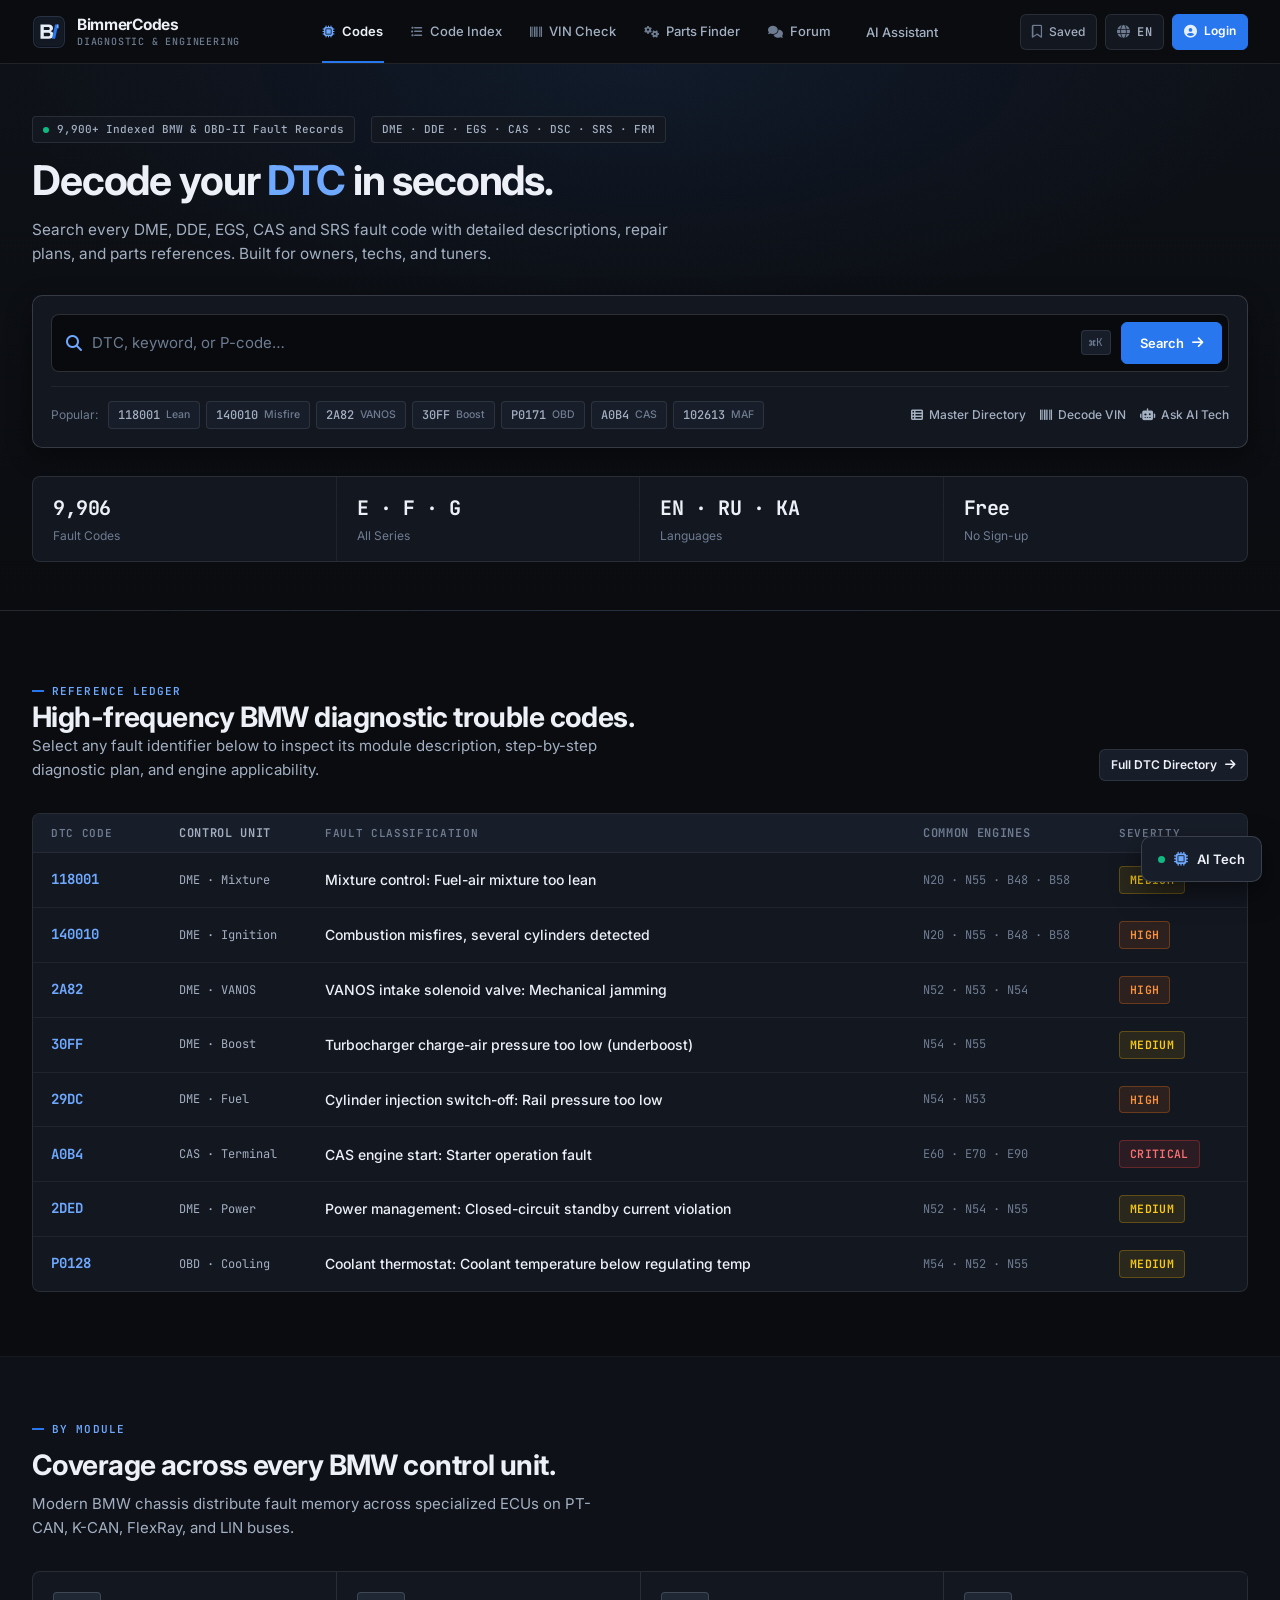
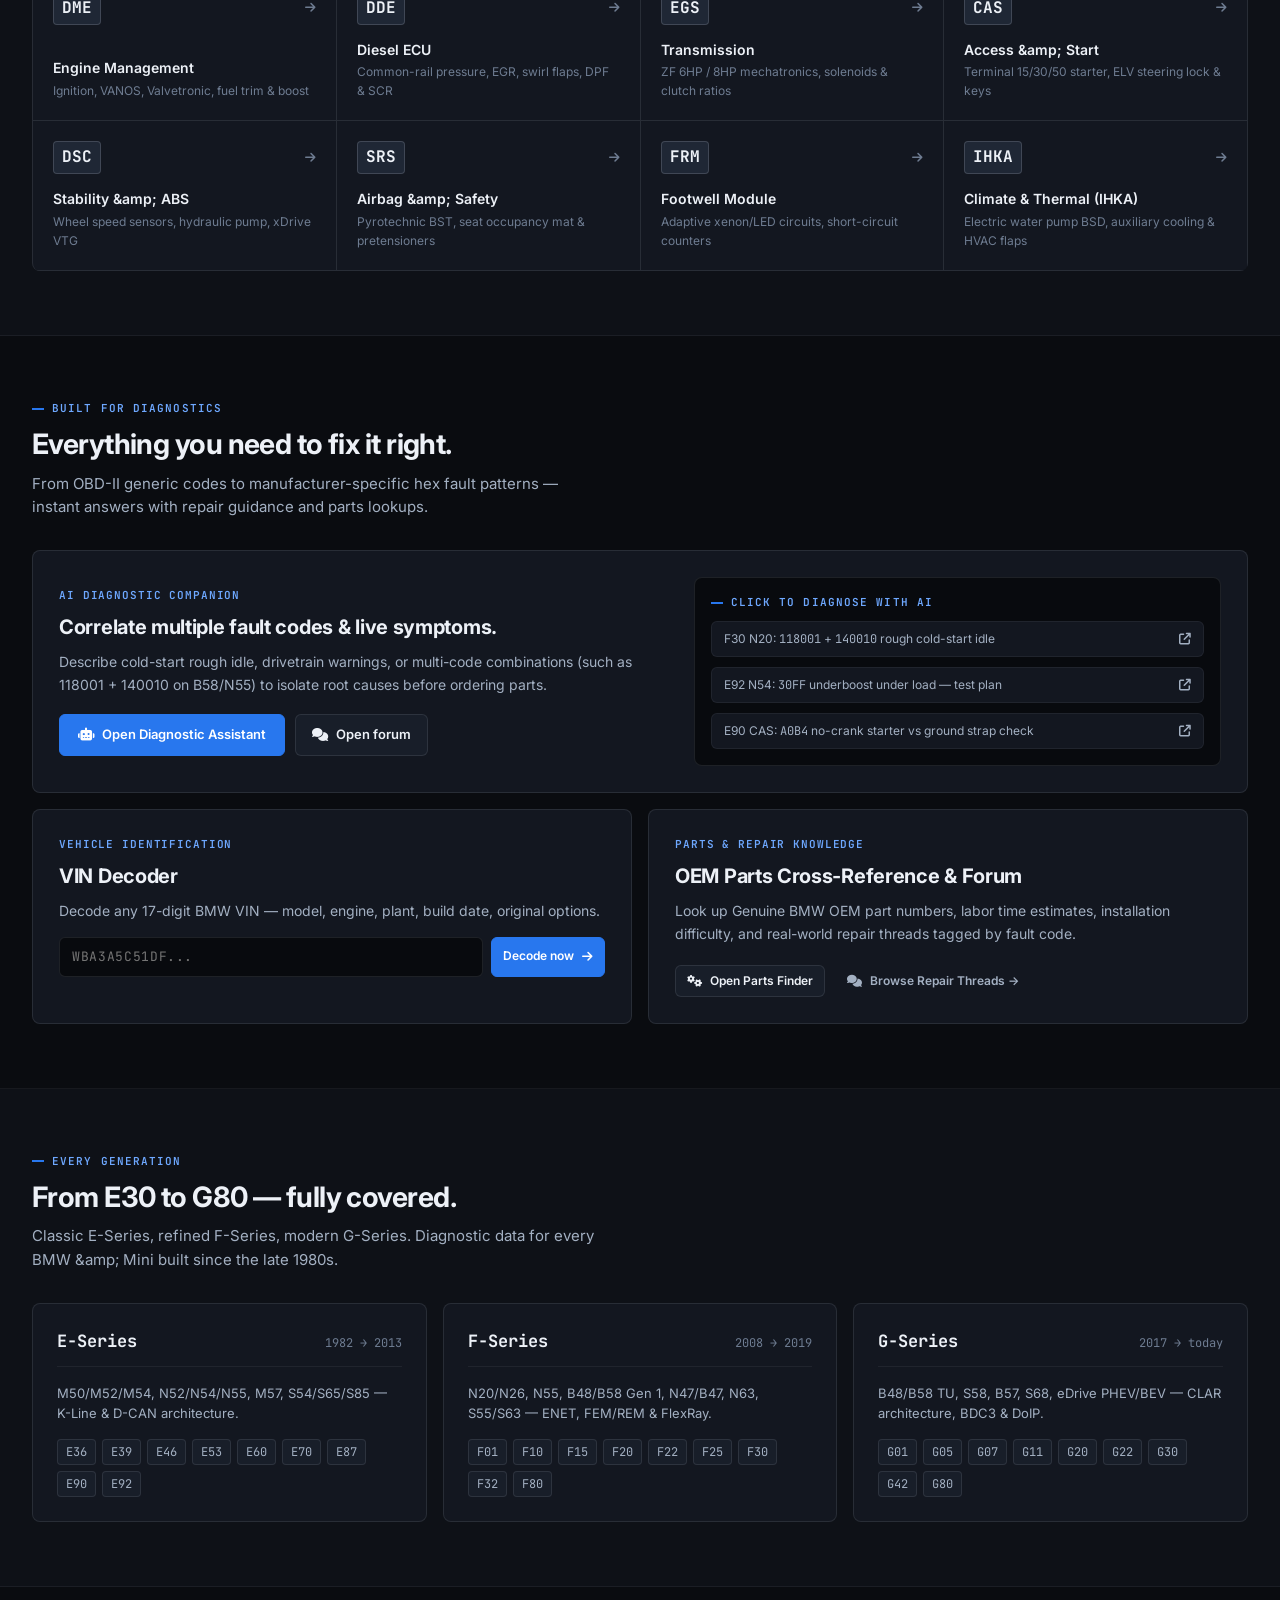
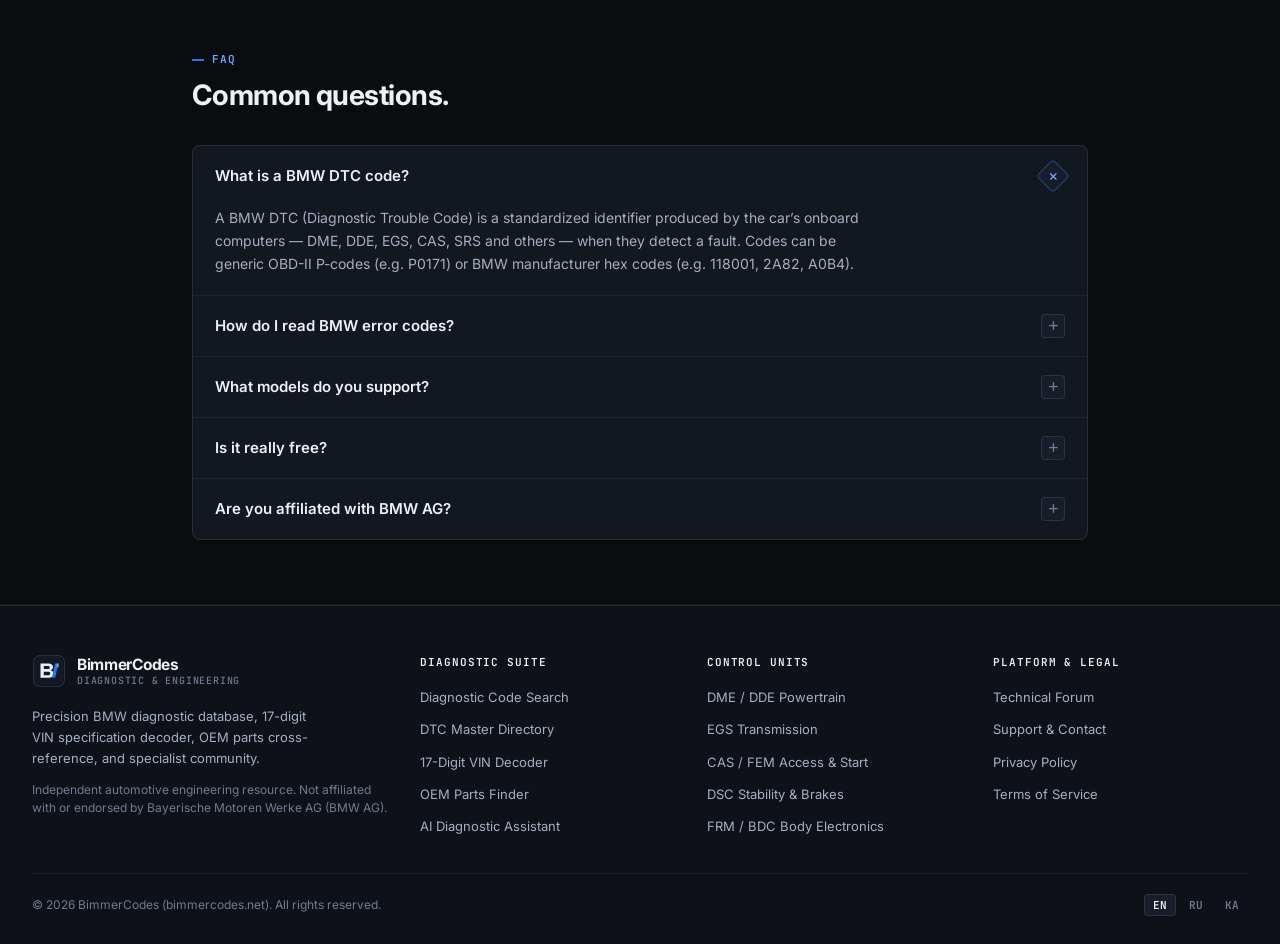
==== index.html @ 13bf3326 "designChanges" ====
<!doctype html>
<html lang="en">
  <head>
    <meta charset="UTF-8" />
    <meta
      name="viewport"
      content="width=device-width, initial-scale=1.0, viewport-fit=cover"
    />
    <!-- Primary Meta Tags -->
    <title>BimmerCodes — BMW Diagnostic Trouble Codes, VIN Decoder &amp; Repair Reference</title>
    <meta
      name="google-site-verification"
      content="Fd5yvzhj4DlnAFcoqK1xXW23NMnln8z1L6OSsBwzGq4"
    />
    <meta
      name="title"
      content="BimmerCodes — BMW Diagnostic Trouble Codes, VIN Decoder &amp; Repair Reference"
    />
    <meta
      name="description"
      content="BMW diagnostic trouble codes (DTC) engineering database. Search manufacturer hex and OBD-II fault codes, repair procedures, OEM parts cross-references, and 17-digit VIN specs across E, F, and G series."
    />
    <meta
      name="keywords"
      content="BMW diagnostic codes, BMW DTC, BMW error codes, BMW fault codes, BMW check engine, BMW OBD2, BMW INPA, BMW ISTA, BMW E60, BMW E90, BMW F10, BMW F30, BMW G20, BMW repair, коды ошибок BMW, диагностика BMW, ბმვ დიაგნოსტიკა"
    />
    <meta name="author" content="BimmerCodes" />
    <meta
      name="robots"
      content="index, follow, max-image-preview:large, max-snippet:-1, max-video-preview:-1"
    />
    <meta name="language" content="English" />
    <meta name="revisit-after" content="3 days" />
    <meta name="rating" content="general" />
    <meta name="distribution" content="global" />
    <meta name="coverage" content="worldwide" />

    <!-- Yandex Verification -->
    <meta name="yandex-verification" content="e500ef99807fa348" />
    <link
      rel="alternate"
      type="application/rss+xml"
      title="Turbo Pages"
      href="https://bimmercodes.net/turbo-feed.xml"
    />
    <meta name="yandex" content="index,follow,archive" />
    <meta name="geo.position" content="41.8691;44.7969" />
    <meta name="ICBM" content="41.8691, 44.7969" />

    <!-- Canonical URL -->
    <link rel="canonical" href="https://bimmercodes.net/" />
    <meta
      name="googlebot"
      content="index,follow,max-snippet:-1,max-image-preview:large,max-video-preview:-1"
    />

    <!-- Google AdSense -->
    <meta name="google-adsense-account" content="ca-pub-6807738591111613" />

    <!-- Open Graph -->
    <meta property="og:type" content="website" />
    <meta property="og:url" content="https://bimmercodes.net/" />
    <meta
      property="og:title"
      content="BimmerCodes — BMW Diagnostic Trouble Codes &amp; Engineering Reference"
    />
    <meta
      property="og:description"
      content="Search BMW manufacturer hex and OBD-II fault codes, detailed diagnostic procedures, OEM parts cross-references, and 17-digit VIN specs."
    />
    <meta property="og:image" content="https://bimmercodes.net/og-image.jpg" />
    <meta property="og:image:secure_url" content="https://bimmercodes.net/og-image.jpg" />
    <meta property="og:image:width" content="1200" />
    <meta property="og:image:height" content="630" />
    <meta property="og:image:alt" content="BimmerCodes Diagnostic Database" />
    <meta property="og:site_name" content="BimmerCodes" />
    <meta property="og:locale" content="en_US" />
    <meta property="og:locale:alternate" content="ru_RU" />
    <meta property="og:locale:alternate" content="ka_GE" />

    <!-- Twitter -->
    <meta name="twitter:card" content="summary_large_image" />
    <meta name="twitter:url" content="https://bimmercodes.net/" />
    <meta name="twitter:title" content="BimmerCodes — BMW Diagnostic Trouble Codes Database" />
    <meta
      name="twitter:description"
      content="Search BMW fault codes, get structured diagnostic steps, OEM part cross-references, and VIN specs."
    />
    <meta name="twitter:image" content="https://bimmercodes.net/og-image.jpg" />
    <meta property="vk:image" content="https://bimmercodes.net/og-image.jpg" />

    <!-- Theme & App -->
    <meta name="theme-color" content="#0A0C10" />
    <meta name="msapplication-TileColor" content="#2877EE" />
    <meta name="apple-mobile-web-app-capable" content="yes" />
    <meta name="apple-mobile-web-app-status-bar-style" content="black-translucent" />
    <meta name="apple-mobile-web-app-title" content="BimmerCodes" />
    <meta name="application-name" content="BimmerCodes" />
    <meta name="mobile-web-app-capable" content="yes" />
    <meta name="format-detection" content="telephone=no" />

    <!-- Geo Tags -->
    <meta name="geo.region" content="GE" />
    <meta name="geo.region" content="RU" />
    <meta name="geo.region" content="US" />
    <meta name="geo.region" content="DE" />
    <meta name="geo.placename" content="Georgia, Russia, USA, Germany" />

    <!-- Structured Data Schemas -->
    <script type="application/ld+json">
      {
        "@context": "https://schema.org",
        "@type": "WebSite",
        "name": "BimmerCodes",
        "alternateName": [
          "BMW DTC Database",
          "BMW Error Codes",
          "Коды ошибок BMW",
          "ბმვ კოდები"
        ],
        "url": "https://bimmercodes.net/",
        "description": "BMW diagnostic trouble codes database with structured repair procedures, VIN decoding, and OEM parts reference",
        "inLanguage": ["en", "ru", "ka"],
        "potentialAction": {
          "@type": "SearchAction",
          "target": {
            "@type": "EntryPoint",
            "urlTemplate": "https://bimmercodes.net/?code={search_term_string}"
          },
          "query-input": "required name=search_term_string"
        }
      }
    </script>
    <script type="application/ld+json">
      {
        "@context": "https://schema.org",
        "@type": "WebApplication",
        "name": "BimmerCodes Diagnostic Platform",
        "applicationCategory": "UtilitiesApplication",
        "operatingSystem": "Any",
        "browserRequirements": "Requires JavaScript",
        "offers": { "@type": "Offer", "price": "0", "priceCurrency": "USD" },
        "author": { "@type": "Organization", "name": "BimmerCodes" }
      }
    </script>
    <script type="application/ld+json">
      {
        "@context": "https://schema.org",
        "@type": "FAQPage",
        "mainEntity": [
          {
            "@type": "Question",
            "name": "What is a BMW DTC code?",
            "acceptedAnswer": {
              "@type": "Answer",
              "text": "A BMW DTC (Diagnostic Trouble Code) is a standardized fault identifier stored by electronic control modules such as DME, DDE, EGS, CAS, DSC, and SRS when an electrical, mechanical, or plausibility fault is detected."
            }
          },
          {
            "@type": "Question",
            "name": "How do I read BMW error codes?",
            "acceptedAnswer": {
              "@type": "Answer",
              "text": "Connect an OBD-II or BMW-specific diagnostic interface (ISTA, INPA, Foxwell, Carly, MHD, or BimmerLink) to the 16-pin OBD port in the driver footwell, scan all control units, and enter the retrieved hex or P-code on BimmerCodes."
            }
          },
          {
            "@type": "Question",
            "name": "What BMW models does this database support?",
            "acceptedAnswer": {
              "@type": "Answer",
              "text": "BimmerCodes covers E-series (E30, E36, E39, E46, E60, E70, E90), F-series (F10, F20, F30, F80), and G-series (G05, G20, G30, G80) gasoline, diesel, and hybrid powertrains."
            }
          }
        ]
      }
    </script>

    <!-- Hreflang -->
    <link rel="alternate" hreflang="en" href="https://bimmercodes.net/" />
    <link rel="alternate" hreflang="ru" href="https://bimmercodes.net/?lang=ru" />
    <link rel="alternate" hreflang="ka" href="https://bimmercodes.net/?lang=ka" />
    <link rel="alternate" hreflang="x-default" href="https://bimmercodes.net/" />

    <!-- Fonts -->
    <link rel="preconnect" href="https://cdnjs.cloudflare.com" />
    <link rel="preconnect" href="https://fonts.googleapis.com" />
    <link rel="preconnect" href="https://fonts.gstatic.com" crossorigin />
    <link
      rel="stylesheet"
      href="https://fonts.googleapis.com/css2?family=Inter:wght@400;500;600;700&family=JetBrains+Mono:wght@500;600;700&family=Noto+Sans+Georgian:wght@400;500;600;700&display=swap"
    />

    <!-- Unified Design System Stylesheets -->
    <link rel="stylesheet" href="/css/tokens.css?v=4.0" />
    <link rel="stylesheet" href="/css/style.css?v=4.0" />
    <link rel="stylesheet" href="/css/parts-finder.css?v=4.0" />
    <link
      rel="stylesheet"
      href="https://cdnjs.cloudflare.com/ajax/libs/font-awesome/6.4.0/css/all.min.css"
    />

    <!-- Favicons -->
    <link rel="icon" type="image/svg+xml" href="/assets/icons/ico.svg" />
    <link rel="shortcut icon" href="/assets/icons/ico.svg" />
    <link rel="manifest" href="/site.webmanifest" />
  </head>

  <body>
    <div id="webgl-container" aria-hidden="true"></div>

    <!-- ============================== HEADER ============================== -->
    <header class="bc-header" role="banner">
      <div class="bc-header__inner">
        <a href="/" class="bc-brand" aria-label="BimmerCodes Home">
          <span class="bc-brand__mark" aria-hidden="true">
            <svg xmlns="http://www.w3.org/2000/svg" viewBox="0 0 64 64">
              <rect x="3" y="3" width="58" height="58" rx="12" fill="#0E1218" stroke="#283244" stroke-width="2" />
              <rect x="7" y="7" width="50" height="50" rx="8.5" fill="#131923" stroke="#1E2736" stroke-width="1" />
              <path d="M16 18H31.5C36.2 18 39.5 20.5 39.5 24.6C39.5 27.4 37.9 29.5 35.2 30.4C38.5 31.2 40.5 33.6 40.5 37C40.5 41.6 36.9 44.5 31.4 44.5H16V18ZM22.2 28.4H29.9C32.2 28.4 33.5 27.3 33.5 25.4C33.5 23.5 32.2 22.5 29.9 22.5H22.2V28.4ZM22.2 40H30.4C33 40 34.4 38.8 34.4 36.7C34.4 34.6 32.9 33.4 30.3 33.4H22.2V40Z" fill="#E8EEF6" />
              <path d="M43.5 18H49.5L43.5 44.5H37.5L43.5 18Z" fill="#2877EE" />
              <rect x="46.5" y="18" width="3.5" height="7" rx="1" fill="#6EA8FF" />
            </svg>
          </span>
          <span class="bc-brand__text">
            <span class="bc-brand__name">BimmerCodes</span>
            <span class="bc-brand__sub" data-i18n="brandSub">Diagnostic &amp; Engineering</span>
          </span>
        </a>

        <nav class="bc-nav" aria-label="Primary Navigation">
          <a href="/" class="bc-nav__link is-active" aria-current="page">
            <i class="fas fa-microchip" aria-hidden="true"></i>
            <span data-i18n="navCodes">Diagnostic Codes</span>
          </a>
          <a href="/all.html" class="bc-nav__link">
            <i class="fas fa-list-ul" aria-hidden="true"></i>
            <span data-i18n="navCodeIndex">Code Index</span>
          </a>
          <a href="/vin.html" class="bc-nav__link">
            <i class="fas fa-barcode" aria-hidden="true"></i>
            <span data-i18n="vinBtn">VIN Decoder</span>
          </a>
          <a href="/parts.html" class="bc-nav__link">
            <i class="fas fa-cogs" aria-hidden="true"></i>
            <span data-i18n="navParts">Parts Finder</span>
          </a>
          <a href="/forum.html" class="bc-nav__link">
            <i class="fas fa-comments" aria-hidden="true"></i>
            <span data-i18n="navForum">Forum</span>
          </a>
          <button type="button" class="bc-nav__link" data-open-ai-chat>
            <i class="fas fa-sparkles" aria-hidden="true"></i>
            <span data-i18n="navAi">AI Assistant</span>
          </button>
        </nav>

        <div class="bc-header-tools controls">
          <button
            type="button"
            class="bc-tool-btn bc-tool-btn--hide-mobile"
            onclick="toggleFavoritesModal()"
            title="Saved Codes"
          >
            <i class="far fa-bookmark" aria-hidden="true"></i>
            <span data-i18n="savedBtn">Saved</span>
            <span class="bc-count-badge" data-saved-count data-count="0"></span>
          </button>

          <button
            id="language-toggle"
            type="button"
            class="bc-tool-btn bc-tool-btn--lang"
            title="Switch Language (EN / RU / KA)"
          >
            <i class="fas fa-globe" aria-hidden="true"></i>
            <span>EN</span>
          </button>

          <a href="#" class="bc-tool-btn bc-tool-btn--primary" id="auth-btn" onclick="toggleAuthModal(); return false;">
            <i class="fas fa-user-circle" aria-hidden="true"></i>
            <span id="btn-login-text" data-i18n="loginBtn">Sign In</span>
          </a>

          <button
            type="button"
            class="bc-burger"
            id="bc3-burger"
            aria-label="Open navigation menu"
            aria-controls="bc3-sheet"
            aria-expanded="false"
          >
            <i class="fas fa-bars" aria-hidden="true"></i>
          </button>
        </div>
      </div>
    </header>

    <!-- ============================== MOBILE DRAWER ============================== -->
    <div class="bc-drawer" id="bc3-sheet" role="dialog" aria-modal="true" aria-label="Navigation Menu">
      <div class="bc-drawer__panel">
        <div class="bc-drawer__head">
          <span class="bc-brand__name">BimmerCodes</span>
          <button type="button" class="bc-drawer__close" aria-label="Close menu" data-bc3-sheet-close>
            <i class="fas fa-times" aria-hidden="true"></i>
          </button>
        </div>

        <span class="bc-drawer__section-label" data-i18n="drawerSectionTools">Diagnostic Suite</span>
        <a href="#search" class="bc-drawer__link is-active" data-bc3-sheet-close>
          <i class="fas fa-magnifying-glass" aria-hidden="true"></i>
          <span data-i18n="sheetSearchCodes">Diagnostic Search</span>
        </a>
        <a href="/all.html" class="bc-drawer__link">
          <i class="fas fa-list-ul" aria-hidden="true"></i>
          <span data-i18n="navCodeIndex">Code Index</span>
        </a>
        <a href="/vin.html" class="bc-drawer__link">
          <i class="fas fa-barcode" aria-hidden="true"></i>
          <span data-i18n="sheetVinDecoder">VIN Decoder</span>
        </a>
        <a href="/parts.html" class="bc-drawer__link">
          <i class="fas fa-cogs" aria-hidden="true"></i>
          <span data-i18n="navParts">Parts Finder</span>
        </a>
        <a href="/forum.html" class="bc-drawer__link">
          <i class="fas fa-comments" aria-hidden="true"></i>
          <span data-i18n="sheetForum">Community Forum</span>
        </a>
        <button type="button" class="bc-drawer__link" data-open-ai-chat data-bc3-sheet-close>
          <i class="fas fa-robot" aria-hidden="true"></i>
          <span data-i18n="navAi">AI Diagnostic Assistant</span>
        </button>
        <button type="button" class="bc-drawer__link" onclick="toggleFavoritesModal()" data-bc3-sheet-close>
          <i class="far fa-bookmark" aria-hidden="true"></i>
          <span data-i18n="savedTitle">Saved Codes</span>
          <span class="bc-count-badge" data-saved-count data-count="0"></span>
        </button>

        <span class="bc-drawer__section-label" data-i18n="sheetLanguage">Language</span>
        <div class="bc-drawer__lang-row">
          <button type="button" class="bc-drawer__lang-btn" data-set-lang="en">EN</button>
          <button type="button" class="bc-drawer__lang-btn" data-set-lang="ru">RU</button>
          <button type="button" class="bc-drawer__lang-btn" data-set-lang="ka">KA</button>
        </div>
      </div>
    </div>

    <!-- ============================== MAIN ============================== -->
    <main role="main">
      <!-- ============================== DIAGNOSTIC HERO ============================== -->
      <section class="bc-hero" id="search">
        <div class="bc-container bc-hero__grid">
          <div class="bc-hero__top">
            <div class="bc-hero__meta-bar">
              <span class="bc-telemetry-tag">
                <span class="bc-telemetry-tag__dot" aria-hidden="true"></span>
                <span data-i18n="heroBadgeCount">9,900+ Indexed BMW &amp; OBD-II Fault Records</span>
              </span>
              <span class="bc-telemetry-tag">DME · DDE · EGS · CAS · DSC · SRS · FRM</span>
            </div>

            <h1 class="bc-hero__title">
              <span data-i18n="heroTitleA">Precision BMW</span>
              <em>DTC</em>
              <span data-i18n="heroTitleB">diagnostics &amp; repair intelligence.</span>
            </h1>

            <p class="bc-hero__lead" data-i18n="heroLead">
              Identify manufacturer-specific hex fault codes and OBD-II P-codes with module-level fault descriptions, verified diagnostic checks, engine compatibility, and OEM part references.
            </p>
          </div>

          <!-- Primary Diagnostic Search Console -->
          <div id="search-container" class="bc-search-console">
            <form id="hero-search-form" class="bc-search-bar" role="search">
              <i class="fas fa-magnifying-glass bc-search-bar__icon" aria-hidden="true"></i>
              <input
                type="search"
                name="q"
                id="search-input"
                data-i18n-placeholder="searchPlaceholder"
                enterkeyhint="search"
                autocomplete="off"
                spellcheck="false"
                placeholder="Enter BMW hex code (118001, 2A82, A0B4), OBD-II code (P0171), or system keyword…"
                aria-label="Search BMW diagnostic trouble codes"
              />
              <button
                type="button"
                id="search-clear-btn"
                class="bc-search-bar__clear hidden"
                aria-label="Clear search"
              >
                <i class="fas fa-times" aria-hidden="true"></i>
              </button>
              <kbd class="bc-search-bar__kbd" aria-hidden="true">⌘K</kbd>
              <button type="submit" class="bc-search-bar__submit">
                <span data-i18n="heroSearchBtn">Diagnose</span>
                <i class="fas fa-arrow-right" aria-hidden="true"></i>
              </button>
            </form>

            <!-- Verified Dataset Quick Examples -->
            <div class="bc-quick-row">
              <div class="bc-quick-chips" aria-label="Verified example codes">
                <span class="bc-quick-chips__label" data-i18n="popularLabel">Verified examples:</span>
                <button type="button" class="bc-code-chip" data-bc3-search="118001">
                  118001 <span class="bc-code-chip__sys">Lean</span>
                </button>
                <button type="button" class="bc-code-chip" data-bc3-search="140010">
                  140010 <span class="bc-code-chip__sys">Misfire</span>
                </button>
                <button type="button" class="bc-code-chip" data-bc3-search="2A82">
                  2A82 <span class="bc-code-chip__sys">VANOS</span>
                </button>
                <button type="button" class="bc-code-chip" data-bc3-search="30FF">
                  30FF <span class="bc-code-chip__sys">Boost</span>
                </button>
                <button type="button" class="bc-code-chip" data-bc3-search="P0171">
                  P0171 <span class="bc-code-chip__sys">OBD</span>
                </button>
                <button type="button" class="bc-code-chip" data-bc3-search="A0B4">
                  A0B4 <span class="bc-code-chip__sys">CAS</span>
                </button>
                <button type="button" class="bc-code-chip" data-bc3-search="102613">
                  102613 <span class="bc-code-chip__sys">MAF</span>
                </button>
              </div>

              <div class="bc-console-links">
                <a href="/all.html">
                  <i class="fas fa-table-list" aria-hidden="true"></i>
                  <span data-i18n="browseIndexLink">Master Directory</span>
                </a>
                <a href="/vin.html">
                  <i class="fas fa-barcode" aria-hidden="true"></i>
                  <span data-i18n="heroCtaVin">Decode VIN</span>
                </a>
                <button type="button" data-open-ai-chat>
                  <i class="fas fa-robot" aria-hidden="true"></i>
                  <span data-i18n="askAiLink">Ask AI Tech</span>
                </button>
              </div>
            </div>

            <!-- Recently Viewed Codes (populated dynamically from localStorage) -->
            <div id="recent-codes-bar" class="bc-recent-bar hidden" aria-live="polite"></div>

            <!-- Preserved Empty State Hook (hidden until needed) -->
            <div id="empty-state" class="sr-only" aria-hidden="true">
              <p class="message" data-i18n="emptyStateMessage">Start with a code, keyword, or P-code</p>
              <p class="sub-message" data-i18n="emptyStateSubMessage">For example: 102613 · 118001 · P0128</p>
            </div>

            <!-- Live Search Results & No-Match Notice -->
            <div id="results-container" class="hidden" aria-live="polite"></div>

            <div id="no-results" class="hidden" role="status">
              <i class="fas fa-magnifying-glass-minus" aria-hidden="true"></i>
              <p class="message" data-i18n="noResultsMessage">No matching fault codes found in the local index</p>
              <p class="sub-message" data-i18n="noResultsSub">
                Verify the hex/OBD code format, or launch the AI Diagnostic Assistant to analyze your symptom.
              </p>
              <button type="button" class="btn btn-primary btn-sm" style="margin-top: 8px;" data-open-ai-chat>
                <i class="fas fa-robot" aria-hidden="true"></i>
                <span data-i18n="analyzeWithAiBtn">Analyze Symptom with AI</span>
              </button>
            </div>
          </div>

          <!-- Engineering Coverage Telemetry Strip -->
          <div class="bc-metrics-strip bc-home-marketing" aria-label="Database coverage metrics">
            <div class="bc-metric-cell">
              <span class="bc-metric-cell__val">9,906</span>
              <span class="bc-metric-cell__label" data-i18n="statBigCodes">Indexed BMW &amp; OBD-II Codes</span>
            </div>
            <div class="bc-metric-cell">
              <span class="bc-metric-cell__val">E · F · G</span>
              <span class="bc-metric-cell__label" data-i18n="statBigSeries">Chassis Generations (1982–2026)</span>
            </div>
            <div class="bc-metric-cell">
              <span class="bc-metric-cell__val">EN · RU · KA</span>
              <span class="bc-metric-cell__label" data-i18n="statBigLangs">Multilingual Repair Procedures</span>
            </div>
            <div class="bc-metric-cell">
              <span class="bc-metric-cell__val" data-i18n="statFreeValue">Open</span>
              <span class="bc-metric-cell__label" data-i18n="statBigFree">Instant Access, Zero Paywalls</span>
            </div>
          </div>
        </div>
      </section>

      <!-- ============================== ACTIVE CODE DATASHEET & PARTS ============================== -->
      <div id="code-detail" class="hidden"></div>
      <div id="parts-finder-container" class="hidden"></div>

      <!-- ============================== FREQUENTLY DIAGNOSED FAULT LEDGER ============================== -->
      <section class="bc-section bc-home-marketing" id="popular-codes">
        <div class="bc-container">
          <div class="bc-section-head bc-section-head--split">
            <div>
              <span class="bc-kicker" data-i18n="ledgerKicker">Reference Ledger</span>
              <h2 class="bc-section-title" data-i18n="ledgerTitle">High-frequency BMW diagnostic trouble codes.</h2>
              <p class="bc-section-lead" data-i18n="ledgerLead">
                Select any fault identifier below to inspect its module description, step-by-step diagnostic plan, and engine applicability.
              </p>
            </div>
            <a href="/all.html" class="btn btn-secondary btn-sm">
              <span data-i18n="viewAllCodesCta">Full DTC Directory</span>
              <i class="fas fa-arrow-right" aria-hidden="true"></i>
            </a>
          </div>

          <div class="bc-ledger" role="table" aria-label="Common BMW Diagnostic Trouble Codes">
            <div class="bc-ledger__row bc-ledger__row--head" role="row">
              <span role="columnheader" data-i18n="colCode">DTC Code</span>
              <span class="bc-ledger__sys" role="columnheader" data-i18n="colModule">Control Unit</span>
              <span role="columnheader" data-i18n="colFault">Fault Classification</span>
              <span class="bc-ledger__engines" role="columnheader" data-i18n="colEngines">Common Engines</span>
              <span role="columnheader" data-i18n="colSeverity">Severity</span>
            </div>

            <div class="bc-ledger__row" role="row" tabindex="0" data-open-code="118001">
              <span class="bc-ledger__code" role="cell">118001</span>
              <span class="bc-ledger__sys" role="cell">DME · Mixture</span>
              <span class="bc-ledger__desc" role="cell">Mixture control: Fuel-air mixture too lean</span>
              <span class="bc-ledger__engines" role="cell">N20 · N55 · B48 · B58</span>
              <span role="cell"><span class="severity-badge severity-medium">Medium</span></span>
            </div>

            <div class="bc-ledger__row" role="row" tabindex="0" data-open-code="140010">
              <span class="bc-ledger__code" role="cell">140010</span>
              <span class="bc-ledger__sys" role="cell">DME · Ignition</span>
              <span class="bc-ledger__desc" role="cell">Combustion misfires, several cylinders detected</span>
              <span class="bc-ledger__engines" role="cell">N20 · N55 · B48 · B58</span>
              <span role="cell"><span class="severity-badge severity-high">High</span></span>
            </div>

            <div class="bc-ledger__row" role="row" tabindex="0" data-open-code="2A82">
              <span class="bc-ledger__code" role="cell">2A82</span>
              <span class="bc-ledger__sys" role="cell">DME · VANOS</span>
              <span class="bc-ledger__desc" role="cell">VANOS intake solenoid valve: Mechanical jamming</span>
              <span class="bc-ledger__engines" role="cell">N52 · N53 · N54</span>
              <span role="cell"><span class="severity-badge severity-high">High</span></span>
            </div>

            <div class="bc-ledger__row" role="row" tabindex="0" data-open-code="30FF">
              <span class="bc-ledger__code" role="cell">30FF</span>
              <span class="bc-ledger__sys" role="cell">DME · Boost</span>
              <span class="bc-ledger__desc" role="cell">Turbocharger charge-air pressure too low (underboost)</span>
              <span class="bc-ledger__engines" role="cell">N54 · N55</span>
              <span role="cell"><span class="severity-badge severity-medium">Medium</span></span>
            </div>

            <div class="bc-ledger__row" role="row" tabindex="0" data-open-code="29DC">
              <span class="bc-ledger__code" role="cell">29DC</span>
              <span class="bc-ledger__sys" role="cell">DME · Fuel</span>
              <span class="bc-ledger__desc" role="cell">Cylinder injection switch-off: Rail pressure too low</span>
              <span class="bc-ledger__engines" role="cell">N54 · N53</span>
              <span role="cell"><span class="severity-badge severity-high">High</span></span>
            </div>

            <div class="bc-ledger__row" role="row" tabindex="0" data-open-code="A0B4">
              <span class="bc-ledger__code" role="cell">A0B4</span>
              <span class="bc-ledger__sys" role="cell">CAS · Terminal</span>
              <span class="bc-ledger__desc" role="cell">CAS engine start: Starter operation fault</span>
              <span class="bc-ledger__engines" role="cell">E60 · E70 · E90</span>
              <span role="cell"><span class="severity-badge severity-critical">Critical</span></span>
            </div>

            <div class="bc-ledger__row" role="row" tabindex="0" data-open-code="2DED">
              <span class="bc-ledger__code" role="cell">2DED</span>
              <span class="bc-ledger__sys" role="cell">DME · Power</span>
              <span class="bc-ledger__desc" role="cell">Power management: Closed-circuit standby current violation</span>
              <span class="bc-ledger__engines" role="cell">N52 · N54 · N55</span>
              <span role="cell"><span class="severity-badge severity-medium">Medium</span></span>
            </div>

            <div class="bc-ledger__row" role="row" tabindex="0" data-open-code="P0128">
              <span class="bc-ledger__code" role="cell">P0128</span>
              <span class="bc-ledger__sys" role="cell">OBD · Cooling</span>
              <span class="bc-ledger__desc" role="cell">Coolant thermostat: Coolant temperature below regulating temp</span>
              <span class="bc-ledger__engines" role="cell">M54 · N52 · N55</span>
              <span role="cell"><span class="severity-badge severity-medium">Medium</span></span>
            </div>
          </div>
        </div>
      </section>

      <!-- ============================== ECU CONTROL UNITS MATRIX ============================== -->
      <section class="bc-section bc-section--subtle bc-home-marketing" id="modules">
        <div class="bc-container">
          <div class="bc-section-head">
            <span class="bc-kicker" data-i18n="sectionModulesKicker">Vehicle Architecture</span>
            <h2 class="bc-section-title" data-i18n="sectionModulesTitle">Filter diagnostics by BMW control unit.</h2>
            <p class="bc-section-lead" data-i18n="sectionModulesLead">
              Modern BMW chassis distribute fault memory across specialized ECUs on PT-CAN, K-CAN, FlexRay, and LIN buses.
            </p>
          </div>

          <div class="bc-ecu-matrix">
            <a href="#search" class="bc-ecu-cell" data-bc3-search="DME">
              <div class="bc-ecu-cell__top">
                <span class="bc-ecu-cell__code">DME</span>
                <i class="fas fa-arrow-right bc-ecu-cell__arrow" aria-hidden="true"></i>
              </div>
              <div>
                <h3 class="bc-ecu-cell__name" data-i18n="moduleDmeName">Digital Motor Electronics</h3>
                <p class="bc-ecu-cell__meta" data-i18n="moduleDmeDesc">Ignition, VANOS, Valvetronic, fuel trim &amp; boost</p>
              </div>
            </a>

            <a href="#search" class="bc-ecu-cell" data-bc3-search="DPF">
              <div class="bc-ecu-cell__top">
                <span class="bc-ecu-cell__code">DDE</span>
                <i class="fas fa-arrow-right bc-ecu-cell__arrow" aria-hidden="true"></i>
              </div>
              <div>
                <h3 class="bc-ecu-cell__name" data-i18n="moduleDdeName">Digital Diesel Electronics</h3>
                <p class="bc-ecu-cell__meta" data-i18n="moduleDdeDesc">Common-rail pressure, EGR, swirl flaps, DPF &amp; SCR</p>
              </div>
            </a>

            <a href="#search" class="bc-ecu-cell" data-bc3-search="EGS">
              <div class="bc-ecu-cell__top">
                <span class="bc-ecu-cell__code">EGS</span>
                <i class="fas fa-arrow-right bc-ecu-cell__arrow" aria-hidden="true"></i>
              </div>
              <div>
                <h3 class="bc-ecu-cell__name" data-i18n="moduleEgsName">Electronic Transmission</h3>
                <p class="bc-ecu-cell__meta" data-i18n="moduleEgsDesc">ZF 6HP / 8HP mechatronics, solenoids &amp; clutch ratios</p>
              </div>
            </a>

            <a href="#search" class="bc-ecu-cell" data-bc3-search="CAS">
              <div class="bc-ecu-cell__top">
                <span class="bc-ecu-cell__code">CAS</span>
                <i class="fas fa-arrow-right bc-ecu-cell__arrow" aria-hidden="true"></i>
              </div>
              <div>
                <h3 class="bc-ecu-cell__name" data-i18n="moduleCasName">Car Access &amp; Immobilizer</h3>
                <p class="bc-ecu-cell__meta" data-i18n="moduleCasDesc">Terminal 15/30/50 starter, ELV steering lock &amp; keys</p>
              </div>
            </a>

            <a href="#search" class="bc-ecu-cell" data-bc3-search="DSC">
              <div class="bc-ecu-cell__top">
                <span class="bc-ecu-cell__code">DSC</span>
                <i class="fas fa-arrow-right bc-ecu-cell__arrow" aria-hidden="true"></i>
              </div>
              <div>
                <h3 class="bc-ecu-cell__name" data-i18n="moduleDscName">Dynamic Stability &amp; ABS</h3>
                <p class="bc-ecu-cell__meta" data-i18n="moduleDscDesc">Wheel speed sensors, hydraulic pump, xDrive VTG</p>
              </div>
            </a>

            <a href="#search" class="bc-ecu-cell" data-bc3-search="Airbag">
              <div class="bc-ecu-cell__top">
                <span class="bc-ecu-cell__code">SRS</span>
                <i class="fas fa-arrow-right bc-ecu-cell__arrow" aria-hidden="true"></i>
              </div>
              <div>
                <h3 class="bc-ecu-cell__name" data-i18n="moduleSrsName">Safety &amp; Restraint (MRS/ACSM)</h3>
                <p class="bc-ecu-cell__meta" data-i18n="moduleSrsDesc">Pyrotechnic BST, seat occupancy mat &amp; pretensioners</p>
              </div>
            </a>

            <a href="#search" class="bc-ecu-cell" data-bc3-search="FRM">
              <div class="bc-ecu-cell__top">
                <span class="bc-ecu-cell__code">FRM</span>
                <i class="fas fa-arrow-right bc-ecu-cell__arrow" aria-hidden="true"></i>
              </div>
              <div>
                <h3 class="bc-ecu-cell__name" data-i18n="moduleFrmName">Footwell &amp; Lighting (FRM/BDC)</h3>
                <p class="bc-ecu-cell__meta" data-i18n="moduleFrmDesc">Adaptive xenon/LED circuits, short-circuit counters</p>
              </div>
            </a>

            <a href="#search" class="bc-ecu-cell" data-bc3-search="IHKA">
              <div class="bc-ecu-cell__top">
                <span class="bc-ecu-cell__code">IHKA</span>
                <i class="fas fa-arrow-right bc-ecu-cell__arrow" aria-hidden="true"></i>
              </div>
              <div>
                <h3 class="bc-ecu-cell__name" data-i18n="moduleIhkaName">Climate &amp; Thermal (IHKA)</h3>
                <p class="bc-ecu-cell__meta" data-i18n="moduleIhkaDesc">Electric water pump BSD, auxiliary cooling &amp; HVAC flaps</p>
              </div>
            </a>
          </div>
        </div>
      </section>

      <!-- ============================== INTEGRATED DIAGNOSTIC SUITE ============================== -->
      <section class="bc-section bc-home-marketing" id="features">
        <div class="bc-container">
          <div class="bc-section-head">
            <span class="bc-kicker" data-i18n="sectionFeaturesKicker">Integrated Platform</span>
            <h2 class="bc-section-title" data-i18n="sectionFeaturesTitle">Engineered beyond a static code table.</h2>
            <p class="bc-section-lead" data-i18n="sectionFeaturesLead">
              Combine fault code lookup with AI symptom triage, 17-digit VIN specification decoding, OEM parts research, and verified technician discussions.
            </p>
          </div>

          <div class="bc-tools-showcase">
            <!-- Wide AI Diagnostic Companion Showcase -->
            <div class="bc-tool-panel bc-tool-panel--wide">
              <div>
                <div class="bc-tool-panel__eyebrow" data-i18n="aiShowcaseEyebrow">AI Diagnostic Companion</div>
                <h3 class="bc-tool-panel__title" data-i18n="aiShowcaseTitle">Correlate multiple fault codes &amp; live symptoms.</h3>
                <p class="bc-tool-panel__desc" data-i18n="aiShowcaseDesc">
                  Describe cold-start rough idle, drivetrain warnings, or multi-code combinations (such as 118001 + 140010 on B58/N55) to get prioritized inspection steps and likely root causes.
                </p>
                <div style="margin-top: 18px; display: flex; flex-wrap: wrap; gap: 10px;">
                  <button type="button" class="btn btn-primary" data-open-ai-chat>
                    <i class="fas fa-robot" aria-hidden="true"></i>
                    <span data-i18n="launchAiBtn">Open Diagnostic Assistant</span>
                  </button>
                  <a href="/forum.html" class="btn btn-secondary">
                    <i class="fas fa-comments" aria-hidden="true"></i>
                    <span data-i18n="featureForumCta">Ask the Community</span>
                  </a>
                </div>
              </div>

              <div class="bc-ai-preview-box" aria-label="Sample AI diagnostic prompts">
                <span class="bc-kicker" data-i18n="samplePromptsLabel">Click to diagnose with AI</span>
                <button
                  type="button"
                  class="bc-ai-preview-prompt"
                  data-open-ai-chat
                  data-ai-prompt="BMW F30 N20 stored codes 118001 and 140010 with rough cold start idle. What should I inspect first?"
                >
                  <span>F30 N20: <code>118001</code> + <code>140010</code> rough cold-start idle</span>
                  <i class="fas fa-arrow-up-right-from-square" aria-hidden="true"></i>
                </button>
                <button
                  type="button"
                  class="bc-ai-preview-prompt"
                  data-open-ai-chat
                  data-ai-prompt="BMW E92 335i N54 throws 30FF under WOT pull in 4th gear. Walk me through vacuum vs wastegate testing."
                >
                  <span>E92 N54: <code>30FF</code> underboost under load — test plan</span>
                  <i class="fas fa-arrow-up-right-from-square" aria-hidden="true"></i>
                </button>
                <button
                  type="button"
                  class="bc-ai-preview-prompt"
                  data-open-ai-chat
                  data-ai-prompt="BMW E90 no-crank condition with CAS fault A0B4. How do I test starter solenoid vs ground strap?"
                >
                  <span>E90 CAS: <code>A0B4</code> no-crank starter vs ground strap check</span>
                  <i class="fas fa-arrow-up-right-from-square" aria-hidden="true"></i>
                </button>
              </div>
            </div>

            <!-- VIN Decoder Panel -->
            <div class="bc-tool-panel">
              <div>
                <div class="bc-tool-panel__eyebrow" data-i18n="vinPanelEyebrow">Vehicle Identification</div>
                <h3 class="bc-tool-panel__title" data-i18n="featureVinTitle">17-Digit BMW VIN Decoder</h3>
                <p class="bc-tool-panel__desc" data-i18n="featureVinDesc">
                  Extract factory series, chassis code, engine family, output rating, assembly plant, and S-code equipment lookup links from any BMW or MINI VIN.
                </p>
                <form id="home-vin-form" class="bc-vin-inline-form">
                  <input
                    type="text"
                    id="home-vin-input"
                    maxlength="17"
                    placeholder="WBA3A5C51DF..."
                    aria-label="Enter 17-character BMW VIN"
                  />
                  <button type="submit" class="btn btn-primary btn-sm">
                    <span data-i18n="featureVinCta">Decode</span>
                    <i class="fas fa-arrow-right" aria-hidden="true"></i>
                  </button>
                </form>
              </div>
            </div>

            <!-- OEM Parts Finder & Forum Panel -->
            <div class="bc-tool-panel">
              <div>
                <div class="bc-tool-panel__eyebrow" data-i18n="partsPanelEyebrow">Parts &amp; Repair Knowledge</div>
                <h3 class="bc-tool-panel__title" data-i18n="partsPanelTitle">OEM Parts Cross-Reference &amp; Forum</h3>
                <p class="bc-tool-panel__desc" data-i18n="partsPanelDesc">
                  Look up Genuine BMW OEM part numbers, labor time estimates, installation difficulty, and real-world repair threads tagged by DTC code.
                </p>
              </div>
              <div style="display: flex; flex-wrap: wrap; gap: 10px;">
                <a href="/parts.html" class="btn btn-secondary btn-sm">
                  <i class="fas fa-cogs" aria-hidden="true"></i>
                  <span data-i18n="openPartsFinderBtn">Open Parts Finder</span>
                </a>
                <a href="/forum.html" class="btn btn-ghost btn-sm">
                  <i class="fas fa-comments" aria-hidden="true"></i>
                  <span data-i18n="browseThreadsBtn">Browse Repair Threads →</span>
                </a>
              </div>
            </div>
          </div>
        </div>
      </section>

      <!-- ============================== SUPPORTED CHASSIS GENERATIONS ============================== -->
      <section class="bc-section bc-section--subtle bc-home-marketing" id="series">
        <div class="bc-container">
          <div class="bc-section-head">
            <span class="bc-kicker" data-i18n="sectionSeriesKicker">Chassis Coverage</span>
            <h2 class="bc-section-title" data-i18n="sectionSeriesTitle">Supported across E, F, and G chassis platforms.</h2>
            <p class="bc-section-lead" data-i18n="sectionSeriesLead">
              Click any chassis designation to filter fault records applicable to that generation.
            </p>
          </div>

          <div class="bc-generations">
            <div class="bc-gen-panel">
              <div class="bc-gen-panel__head">
                <span class="bc-gen-panel__series">E-Series</span>
                <span class="bc-gen-panel__years" data-i18n="seriesEYears">1982 – 2013</span>
              </div>
              <p class="bc-gen-panel__subtitle" data-i18n="seriesEDesc">
                M50/M52/M54, N52/N54/N55, M57, S54/S65/S85 — K-Line &amp; D-CAN architecture.
              </p>
              <div class="bc-gen-panel__chassis">
                <button type="button" class="bc-chassis-tag" data-bc3-search="E36">E36</button>
                <button type="button" class="bc-chassis-tag" data-bc3-search="E39">E39</button>
                <button type="button" class="bc-chassis-tag" data-bc3-search="E46">E46</button>
                <button type="button" class="bc-chassis-tag" data-bc3-search="E53">E53</button>
                <button type="button" class="bc-chassis-tag" data-bc3-search="E60">E60</button>
                <button type="button" class="bc-chassis-tag" data-bc3-search="E70">E70</button>
                <button type="button" class="bc-chassis-tag" data-bc3-search="E87">E87</button>
                <button type="button" class="bc-chassis-tag" data-bc3-search="E90">E90</button>
                <button type="button" class="bc-chassis-tag" data-bc3-search="E92">E92</button>
              </div>
            </div>

            <div class="bc-gen-panel">
              <div class="bc-gen-panel__head">
                <span class="bc-gen-panel__series">F-Series</span>
                <span class="bc-gen-panel__years" data-i18n="seriesFYears">2008 – 2020</span>
              </div>
              <p class="bc-gen-panel__subtitle" data-i18n="seriesFDesc">
                N20/N26, N55, B48/B58 Gen 1, N47/B47, N63, S55/S63 — ENET, FEM/REM &amp; FlexRay.
              </p>
              <div class="bc-gen-panel__chassis">
                <button type="button" class="bc-chassis-tag" data-bc3-search="F01">F01</button>
                <button type="button" class="bc-chassis-tag" data-bc3-search="F10">F10</button>
                <button type="button" class="bc-chassis-tag" data-bc3-search="F15">F15</button>
                <button type="button" class="bc-chassis-tag" data-bc3-search="F20">F20</button>
                <button type="button" class="bc-chassis-tag" data-bc3-search="F22">F22</button>
                <button type="button" class="bc-chassis-tag" data-bc3-search="F25">F25</button>
                <button type="button" class="bc-chassis-tag" data-bc3-search="F30">F30</button>
                <button type="button" class="bc-chassis-tag" data-bc3-search="F32">F32</button>
                <button type="button" class="bc-chassis-tag" data-bc3-search="F80">F80</button>
              </div>
            </div>

            <div class="bc-gen-panel">
              <div class="bc-gen-panel__head">
                <span class="bc-gen-panel__series">G-Series</span>
                <span class="bc-gen-panel__years" data-i18n="seriesGYears">2016 – Present</span>
              </div>
              <p class="bc-gen-panel__subtitle" data-i18n="seriesGDesc">
                B48/B58 TU, S58, B57, S68, eDrive PHEV/BEV — CLAR architecture, BDC3 &amp; DoIP.
              </p>
              <div class="bc-gen-panel__chassis">
                <button type="button" class="bc-chassis-tag" data-bc3-search="G01">G01</button>
                <button type="button" class="bc-chassis-tag" data-bc3-search="G05">G05</button>
                <button type="button" class="bc-chassis-tag" data-bc3-search="G07">G07</button>
                <button type="button" class="bc-chassis-tag" data-bc3-search="G11">G11</button>
                <button type="button" class="bc-chassis-tag" data-bc3-search="G20">G20</button>
                <button type="button" class="bc-chassis-tag" data-bc3-search="G22">G22</button>
                <button type="button" class="bc-chassis-tag" data-bc3-search="G30">G30</button>
                <button type="button" class="bc-chassis-tag" data-bc3-search="G42">G42</button>
                <button type="button" class="bc-chassis-tag" data-bc3-search="G80">G80</button>
              </div>
            </div>
          </div>
        </div>
      </section>

      <!-- ============================== TECHNICAL FAQ ============================== -->
      <section class="bc-section bc-home-marketing" id="faq">
        <div class="bc-container bc-container--narrow">
          <div class="bc-section-head">
            <span class="bc-kicker" data-i18n="sectionFaqKicker">Technical Reference</span>
            <h2 class="bc-section-title" data-i18n="sectionFaqTitle">Frequently asked diagnostic questions.</h2>
          </div>

          <div class="bc-faq-list">
            <details class="bc-faq-item" open>
              <summary>
                <span data-i18n="faqQ1">What is the difference between BMW hex codes and OBD-II P-codes?</span>
                <span class="bc-faq-item__icon"><i class="fas fa-plus" aria-hidden="true"></i></span>
              </summary>
              <div class="bc-faq-item__body" data-i18n-html="faqA1">
                Generic OBD-II scanners report standardized 5-character emissions codes (such as <code>P0171</code> or <code>P0128</code>). BMW factory diagnostic systems (ISTA, INPA) read 4-digit or 6-digit manufacturer hex codes (such as <code>2A82</code>, <code>118001</code>, or <code>A0B4</code>) directly from each control module, providing far more specific component and circuit fault detail. BimmerCodes indexes both formats.
              </div>
            </details>

            <details class="bc-faq-item">
              <summary>
                <span data-i18n="faqQ2">How do I read fault codes from all BMW modules?</span>
                <span class="bc-faq-item__icon"><i class="fas fa-plus" aria-hidden="true"></i></span>
              </summary>
              <div class="bc-faq-item__body" data-i18n-html="faqA2">
                Connect a K+DCAN cable (E-Series), ENET cable (F/G-Series), or compatible Bluetooth OBD adapter to the 16-pin diagnostic socket in the driver footwell. Use BMW ISTA, INPA, BimmerLink, MHD, or a multi-system scanner to poll DME/DDE, EGS, DSC, CAS/FEM/BDC, and SRS modules, then look up each stored code here.
              </div>
            </details>

            <details class="bc-faq-item">
              <summary>
                <span data-i18n="faqQ3">Which BMW models and engines are supported?</span>
                <span class="bc-faq-item__icon"><i class="fas fa-plus" aria-hidden="true"></i></span>
              </summary>
              <div class="bc-faq-item__body" data-i18n-html="faqA3">
                Our database covers E-Series (E36, E39, E46, E60, E70, E90), F-Series (F10, F20, F25, F30, F80), and G-Series (G01, G05, G20, G30, G80) vehicles across M54, N20, N47, N52, N54, N55, N63, B47, B48, B58, S55, and S58 powertrains.
              </div>
            </details>

            <details class="bc-faq-item">
              <summary>
                <span data-i18n="faqQ4">Do I need an account to search codes or decode a VIN?</span>
                <span class="bc-faq-item__icon"><i class="fas fa-plus" aria-hidden="true"></i></span>
              </summary>
              <div class="bc-faq-item__body" data-i18n-html="faqA4">
                No. Searching the diagnostic database, viewing repair plans, decoding VINs, and reading community threads are completely open. Sign in only if you want to post in the forum, track reputation, or manage your Personal Garage profile.
              </div>
            </details>

            <details class="bc-faq-item">
              <summary>
                <span data-i18n="faqQ5">Is BimmerCodes affiliated with BMW AG?</span>
                <span class="bc-faq-item__icon"><i class="fas fa-plus" aria-hidden="true"></i></span>
              </summary>
              <div class="bc-faq-item__body" data-i18n-html="faqA5">
                No. BimmerCodes is an independent automotive diagnostic and engineering reference platform built for owners, technicians, and specialists. BMW, MINI, and related model designations are trademarks of Bayerische Motoren Werke AG, used strictly for compatibility identification.
              </div>
            </details>
          </div>
        </div>
      </section>
    </main>

    <!-- ============================== FOOTER ============================== -->
    <footer></footer>

    <!-- ============================== MODALS ============================== -->
    <!-- Saved Codes Modal -->
    <div id="favorites-modal" class="favorites-modal" role="dialog" aria-modal="true" aria-labelledby="saved-modal-title">
      <div class="favorites-content">
        <div class="favorites-header">
          <h3 id="saved-modal-title">
            <i class="fas fa-bookmark" style="color: var(--accent-light)" aria-hidden="true"></i>
            <span data-i18n="savedTitle">Saved Diagnostic Codes</span>
          </h3>
          <button type="button" class="close-button" onclick="toggleFavoritesModal()" aria-label="Close">
            <i class="fas fa-times" aria-hidden="true"></i>
          </button>
        </div>
        <div class="favorites-body" id="favorites-list"></div>
      </div>
    </div>

    <!-- Auth Modal -->
    <div id="auth-modal" class="auth-modal" role="dialog" aria-modal="true" aria-label="Authentication">
      <div class="auth-content">
        <button type="button" class="close-auth" onclick="toggleAuthModal()" aria-label="Close">
          <i class="fas fa-times" aria-hidden="true"></i>
        </button>

        <div class="auth-tabs">
          <button type="button" class="tab-btn active" onclick="switchAuthTab('login')" data-i18n="loginTab">Sign In</button>
          <button type="button" class="tab-btn" onclick="switchAuthTab('register')" data-i18n="registerTab">Register</button>
        </div>

        <form id="login-form" class="auth-form active">
          <h2 data-i18n="welcomeBack">Sign in to BimmerCodes</h2>
          <div class="input-group">
            <i class="fas fa-envelope" aria-hidden="true"></i>
            <input type="email" id="login-email" data-i18n-placeholder="emailPlaceholder" placeholder="Email address" required />
          </div>
          <div class="input-group">
            <i class="fas fa-lock" aria-hidden="true"></i>
            <input type="password" id="login-password" data-i18n-placeholder="passwordPlaceholder" placeholder="Password" required />
          </div>
          <div style="text-align: right; margin-bottom: 14px;">
            <a href="#" onclick="showRecoveryModal(); return false;" style="font-size: 12.5px;" data-i18n="forgotPasswordLink">Forgot password?</a>
          </div>
          <button type="submit" class="submit-btn" data-i18n="signInBtn">Sign In</button>
          <p class="auth-msg" id="login-msg"></p>
        </form>

        <form id="register-form" class="auth-form">
          <h2 data-i18n="createAccountTitle">Create Specialist Account</h2>
          <div class="input-group">
            <i class="fas fa-user" aria-hidden="true"></i>
            <input type="text" id="reg-username" data-i18n-placeholder="usernamePlaceholder" placeholder="Username" required />
          </div>
          <div class="input-group">
            <i class="fas fa-envelope" aria-hidden="true"></i>
            <input type="email" id="reg-email" data-i18n-placeholder="emailPlaceholder" placeholder="Email address" required />
          </div>
          <div class="input-group">
            <i class="fas fa-lock" aria-hidden="true"></i>
            <input type="password" id="reg-password" data-i18n-placeholder="passwordMinPlaceholder" placeholder="Password (min. 8 characters)" required minlength="8" />
          </div>
          <div class="input-group">
            <i class="fas fa-shield-alt" aria-hidden="true"></i>
            <select id="reg-question" required>
              <option value="" disabled selected data-i18n="selectSecurityQuestion">Select security question</option>
              <option value="first_pet" data-i18n="secQPet">What was your first pet's name?</option>
              <option value="mother_maiden" data-i18n="secQMaiden">What is your mother's maiden name?</option>
              <option value="first_car" data-i18n="secQCar">What was your first car model?</option>
              <option value="city_born" data-i18n="secQCity">In which city were you born?</option>
            </select>
          </div>
          <div class="input-group">
            <i class="fas fa-key" aria-hidden="true"></i>
            <input type="text" id="reg-answer" data-i18n-placeholder="securityAnswerPlaceholder" placeholder="Security answer" required />
          </div>
          <button type="submit" class="submit-btn" data-i18n="createAccountBtn">Create Account</button>
          <p class="auth-msg" id="reg-msg"></p>
        </form>
      </div>
    </div>

    <!-- Password Recovery Modal -->
    <div id="recovery-modal" class="auth-modal" role="dialog" aria-modal="true" aria-label="Password Recovery">
      <div class="auth-content">
        <button type="button" class="close-auth" onclick="closeRecoveryModal()" aria-label="Close">
          <i class="fas fa-times" aria-hidden="true"></i>
        </button>
        <h2 data-i18n="resetPasswordTitle">Account Recovery</h2>

        <form id="recovery-step-1" class="auth-form active">
          <p style="color: var(--text-secondary); margin-bottom: 16px; font-size: 13.5px;" data-i18n="recoveryEmailPrompt">
            Enter your account email to verify your security question.
          </p>
          <div class="input-group">
            <i class="fas fa-envelope" aria-hidden="true"></i>
            <input type="email" id="rec-email" data-i18n-placeholder="emailPlaceholder" placeholder="Email address" required />
          </div>
          <button type="submit" class="submit-btn" data-i18n="continueBtn">Continue</button>
          <p class="auth-msg" id="rec-msg-1"></p>
        </form>

        <form id="recovery-step-2" class="auth-form">
          <p id="rec-question-display" style="color: var(--text-primary); margin-bottom: 16px; font-weight: 600;"></p>
          <div class="input-group">
            <i class="fas fa-key" aria-hidden="true"></i>
            <input type="text" id="rec-answer" data-i18n-placeholder="securityAnswerPlaceholder" placeholder="Security answer" required />
          </div>
          <div class="input-group">
            <i class="fas fa-lock" aria-hidden="true"></i>
            <input type="password" id="rec-new-password" data-i18n-placeholder="newPasswordPlaceholder" placeholder="New password (min. 8 characters)" required minlength="8" />
          </div>
          <button type="submit" class="submit-btn" data-i18n="resetPasswordBtn">Reset Password</button>
          <p class="auth-msg" id="rec-msg-2"></p>
        </form>
      </div>
    </div>

    <!-- Quick Profile Modal -->
    <div id="profile-modal" class="auth-modal" role="dialog" aria-modal="true" aria-label="Edit Profile">
      <div class="auth-content">
        <button type="button" class="close-auth" onclick="toggleProfileModal()" aria-label="Close">
          <i class="fas fa-times" aria-hidden="true"></i>
        </button>

        <div style="display: flex; justify-content: space-between; align-items: center; margin-bottom: 16px; padding-right: 36px;">
          <h2 style="margin: 0;" data-i18n="editProfile">Edit Profile</h2>
          <button type="button" class="btn btn-danger btn-sm" onclick="logout()">
            <i class="fas fa-sign-out-alt" aria-hidden="true"></i>
            <span data-i18n="logout">Logout</span>
          </button>
        </div>

        <div class="avatar-editor-container">
          <div id="current-avatar-view" style="width: 104px; height: 104px; border-radius: 50%; overflow: hidden; margin: 0 auto; border: 2px solid var(--border-accent); background: var(--surface-2);">
            <img id="profile-preview-img" src="/assets/icons/ico.svg" alt="Profile avatar" style="width: 100%; height: 100%; object-fit: cover;" />
          </div>

          <div id="canvas-container" style="display: none; text-align: center;">
            <canvas id="avatar-canvas" width="240" height="240" style="border-radius: 50%; border: 2px solid var(--accent); cursor: grab; margin: 0 auto;"></canvas>
            <div style="margin-top: 10px; display: flex; align-items: center; justify-content: center; gap: 10px;">
              <i class="fas fa-search-minus" style="font-size: 12px; color: var(--text-tertiary)"></i>
              <input type="range" id="zoom-slider" min="1" max="3" step="0.1" value="1" style="width: 150px;" />
              <i class="fas fa-search-plus" style="font-size: 12px; color: var(--text-tertiary)"></i>
            </div>
          </div>

          <div style="text-align: center; margin-top: 12px;">
            <button type="button" class="btn btn-secondary btn-sm" onclick="document.getElementById('avatar-upload').click()">
              <i class="fas fa-camera" aria-hidden="true"></i>
              <span data-i18n="changePhotoBtn">Change Photo</span>
            </button>
            <input type="file" id="avatar-upload" hidden accept="image/*" />
          </div>
        </div>

        <form id="profile-form" class="auth-form active" style="margin-top: 18px;">
          <div class="input-group">
            <i class="fas fa-car" aria-hidden="true"></i>
            <input type="text" id="profile-car" data-i18n-placeholder="yourCarPlaceholder" placeholder="Your BMW (e.g. F30 335i N55)" />
          </div>
          <div class="input-group">
            <textarea id="profile-bio" class="bc-textarea" rows="3" data-i18n-placeholder="bioPlaceholder" placeholder="Short technical bio..."></textarea>
          </div>
          <button type="submit" class="submit-btn" id="save-profile-btn" data-i18n="saveChangesBtn">Save Changes</button>
        </form>
      </div>
    </div>

    <!-- ============================== SCRIPTS ============================== -->
    <script src="/js/translations.js?v=6" data-cfasync="false"></script>
    <script src="/js/parts-finder.js?v=6" data-cfasync="false"></script>
    <script src="/js/script.js?v=4.0" data-cfasync="false"></script>
    <script src="/js/index-premium.js?v=6" defer data-cfasync="false"></script>
    <script src="/js/footer.js?v=4.0" data-cfasync="false"></script>
    <script src="/js/live.js?v=4.0" data-cfasync="false"></script>
    <script src="/js/modal-escape.js?v=4.0" data-cfasync="false"></script>
    <script src="/js/ai-chat-loader.js?v=6" defer data-cfasync="false"></script>

    <!-- Google AdSense -->
    <script
      async
      src="https://pagead2.googlesyndication.com/pagead/js/adsbygoogle.js?client=ca-pub-6807738591111613"
      crossorigin="anonymous"
      data-cfasync="false"
    ></script>

    <!-- Google Analytics -->
    <script async src="https://www.googletagmanager.com/gtag/js?id=G-P81YSN8G97" data-cfasync="false"></script>
    <script data-cfasync="false">
      window.dataLayer = window.dataLayer || [];
      function gtag() { dataLayer.push(arguments); }
      gtag("js", new Date());
      gtag("config", "G-P81YSN8G97");
    </script>

    <!-- Yandex.Metrika -->
    <script type="text/javascript" data-cfasync="false">
      (function (m, e, t, r, i, k, a) {
        m[i] = m[i] || function () { (m[i].a = m[i].a || []).push(arguments); };
        m[i].l = 1 * new Date();
        for (var j = 0; j < document.scripts.length; j++) {
          if (document.scripts[j].src === r) { return; }
        }
        ((k = e.createElement(t)),
          (a = e.getElementsByTagName(t)[0]),
          (k.async = 1),
          (k.src = r),
          a.parentNode.insertBefore(k, a));
      })(window, document, "script", "https://mc.yandex.ru/metrika/tag.js?id=106376743", "ym");
      ym(106376743, "init", {
        ssr: true, webvisor: true, clickmap: true,
        ecommerce: "dataLayer", accurateTrackBounce: true, trackLinks: true
      });
    </script>
    <noscript>
      <div><img src="https://mc.yandex.ru/watch/106376743" style="position: absolute; left: -9999px" alt="" /></div>
    </noscript>
  </body>
</html>
---- css/tokens.css ----
/* =============================================================================
   BimmerCodes — Unified Design System Tokens (2026 Engineering Edition)
   Single source of truth for surfaces, typography, spacing, borders, severity,
   and interaction states across every page and module.
   ========================================================================== */

:root {
  /* ---------- 1. Surface Hierarchy (Deep Graphite & Machined Charcoal) ---- */
  --bg-canvas:            #0A0C10;   /* Primary application canvas */
  --bg-subtle:            #0E1117;   /* Secondary section band / rail */
  --surface-1:            #131720;   /* Base technical panel / card */
  --surface-2:            #181E29;   /* Elevated module / modal / menu */
  --surface-3:            #1F2735;   /* Interactive control / hover / table head */
  --surface-4:            #283244;   /* Active / pressed surface */
  --surface-inset:        #080A0E;   /* Input well / code block / console */
  --surface-header:       rgba(10, 12, 16, 0.92);
  --surface-overlay:      rgba(5, 7, 10, 0.78);

  /* ---------- 2. Restrained Automotive Blue & Metallic Accents ------------ */
  --accent:               #2877EE;   /* Primary precision automotive blue */
  --accent-hover:         #3B86F7;
  --accent-active:        #1D62CC;
  --accent-light:         #6EA8FF;   /* High-contrast technical link / code ID */
  --accent-subtle:        rgba(40, 119, 238, 0.10);
  --accent-muted:         rgba(40, 119, 238, 0.18);
  --accent-ring:          rgba(40, 119, 238, 0.38);

  /* Brushed titanium & neutral metallic tones */
  --metal-bright:         #EAEFF7;
  --metal-mid:            #94A3B8;
  --metal-dim:            #64748B;

  /* ---------- 3. Text Hierarchy ------------------------------------------- */
  --text-primary:         #EDF1F7;   /* Crisp off-white technical copy */
  --text-secondary:       #A3B0C2;   /* Balanced slate secondary copy */
  --text-tertiary:        #6E7C91;   /* Muted captions, timestamps, labels */
  --text-disabled:        #4B5668;
  --text-on-accent:       #FFFFFF;

  /* ---------- 4. Structured Hairline Borders ------------------------------ */
  --border-subtle:        rgba(226, 232, 240, 0.06);
  --border-default:       rgba(226, 232, 240, 0.10);
  --border-strong:        rgba(226, 232, 240, 0.17);
  --border-accent:        rgba(40, 119, 238, 0.45);

  /* ---------- 5. Diagnostic Severity & Engineering Status ----------------- */
  --sev-critical:         #EF4444;
  --sev-critical-bg:      rgba(239, 68, 68, 0.11);
  --sev-critical-border:  rgba(239, 68, 68, 0.30);

  --sev-high:             #F97316;
  --sev-high-bg:          rgba(249, 115, 22, 0.11);
  --sev-high-border:      rgba(249, 115, 22, 0.30);

  --sev-medium:           #EAB308;
  --sev-medium-bg:        rgba(234, 179, 8, 0.11);
  --sev-medium-border:    rgba(234, 179, 8, 0.28);

  --sev-low:              #10B981;
  --sev-low-bg:           rgba(16, 185, 129, 0.11);
  --sev-low-border:       rgba(16, 185, 129, 0.28);

  --status-success:       #10B981;
  --status-success-bg:    rgba(16, 185, 129, 0.12);
  --status-warning:       #F59E0B;
  --status-warning-bg:    rgba(245, 158, 11, 0.12);
  --status-danger:        #EF4444;
  --status-danger-bg:     rgba(239, 68, 68, 0.12);
  --status-info:          #2877EE;
  --status-info-bg:       rgba(40, 119, 238, 0.12);

  /* Reputation tiers */
  --color-rep-newcomer:   #7E8B9F;
  --color-rep-member:     #589BFF;
  --color-rep-regular:    #10B981;
  --color-rep-expert:     #F59E0B;
  --color-rep-master:     #F97316;
  --color-rep-admin:      #EF4444;

  /* ---------- 6. Typography & Multilingual Support ------------------------ */
  --font-sans:            'Inter', 'Noto Sans Georgian', system-ui, -apple-system, BlinkMacSystemFont, 'Segoe UI', Roboto, sans-serif;
  --font-display:         'Inter', 'Noto Sans Georgian', system-ui, -apple-system, sans-serif;
  --font-mono:            'JetBrains Mono', ui-monospace, 'SFMono-Regular', Menlo, Consolas, monospace;

  --font-size-2xs:        11px;
  --font-size-xs:         12px;
  --font-size-sm:         13px;
  --font-size-md:         14px;
  --font-size-base:       15px;
  --font-size-lg:         17px;
  --font-size-xl:         20px;
  --font-size-2xl:        24px;
  --font-size-3xl:        30px;
  --font-size-display:    clamp(1.85rem, 3.2vw, 2.75rem);

  --font-weight-regular:  400;
  --font-weight-medium:   500;
  --font-weight-semibold: 600;
  --font-weight-bold:     700;

  --line-height-tight:    1.22;
  --line-height-snug:     1.35;
  --line-height-normal:   1.55;
  --line-height-loose:    1.7;

  /* ---------- 7. Spacing Scale (4px Engineering Grid) --------------------- */
  --space-0:              0;
  --space-1:              4px;
  --space-2:              8px;
  --space-3:              12px;
  --space-4:              16px;
  --space-5:              20px;
  --space-6:              24px;
  --space-8:              32px;
  --space-10:             40px;
  --space-12:             48px;
  --space-16:             64px;
  --space-20:             80px;

  --space-xs:             4px;
  --space-sm:             8px;
  --space-md:             16px;
  --space-lg:             24px;
  --space-xl:             40px;
  --space-2xl:            64px;
  --space-3xl:            88px;

  /* ---------- 8. Precision Border Radii ----------------------------------- */
  --radius-xs:            4px;
  --radius-sm:            6px;
  --radius-md:            8px;
  --radius-lg:            10px;
  --radius-xl:            12px;
  --radius-2xl:           14px;
  --radius-pill:          999px;

  /* ---------- 9. Controlled Elevation ------------------------------------- */
  --shadow-xs:            0 1px 2px rgba(0, 0, 0, 0.32);
  --shadow-sm:            0 2px 8px rgba(0, 0, 0, 0.36);
  --shadow-md:            0 8px 24px rgba(0, 0, 0, 0.42);
  --shadow-lg:            0 16px 40px rgba(0, 0, 0, 0.52);
  --shadow-xl:            0 24px 56px rgba(0, 0, 0, 0.62);
  --shadow-glow:          none;
  --shadow-glow-soft:     none;

  /* ---------- 10. Motion & Layout Metrics --------------------------------- */
  --ease-out:             cubic-bezier(0.22, 0.61, 0.36, 1);
  --ease-in-out:          cubic-bezier(0.4, 0, 0.2, 1);
  --duration-fast:        120ms;
  --duration-normal:      180ms;
  --duration-slow:        280ms;

  --transition-fast:      120ms cubic-bezier(0.22, 0.61, 0.36, 1);
  --transition-base:      180ms cubic-bezier(0.22, 0.61, 0.36, 1);

  --container-max:        1280px;
  --container-padding:    clamp(16px, 3.5vw, 32px);
  --header-height:        64px;
  --sidebar-width:        264px;

  --z-header:             200;
  --z-dropdown:           900;
  --z-drawer:             1100;
  --z-modal:              1300;
  --z-toast:              1500;

  --sat:                  env(safe-area-inset-top, 0px);
  --sab:                  env(safe-area-inset-bottom, 0px);
  --sal:                  env(safe-area-inset-left, 0px);
  --sar:                  env(safe-area-inset-right, 0px);

  /* ---------- 11. Semantic Compatibility Aliases -------------------------- */
  --color-primary:          var(--accent);
  --color-primary-600:      var(--accent-hover);
  --color-primary-700:      var(--accent-active);
  --color-primary-200:      var(--accent-light);
  --color-primary-100:      #B8D4FF;
  --color-primary-alpha-10: var(--accent-subtle);
  --color-primary-alpha-20: var(--accent-muted);
  --color-primary-alpha-30: rgba(40, 119, 238, 0.28);
  --color-accent:           var(--accent-light);
  --color-accent-dark:      var(--accent-active);

  --color-bg-deep:          var(--bg-canvas);
  --color-surface:          var(--surface-1);
  --color-surface-1:        var(--surface-1);
  --color-surface-2:        var(--surface-2);
  --color-surface-3:        var(--surface-3);
  --color-surface-4:        var(--surface-4);
  --color-surface-glass:    var(--surface-1);
  --color-surface-glass-2:  var(--surface-2);

  --color-text-primary:     var(--text-primary);
  --color-text-secondary:   var(--text-secondary);
  --color-text-muted:       var(--text-tertiary);
  --color-text-disabled:    var(--text-disabled);
  --color-text-inverse:     #0A0C10;
  --color-text-on-primary:  #FFFFFF;

  --color-border:           var(--border-default);
  --color-border-strong:    var(--border-strong);
  --color-border-focus:     var(--accent);
  --color-divider:          var(--border-subtle);

  --color-success:          var(--status-success);
  --color-success-bg:       var(--status-success-bg);
  --color-warning:          var(--status-warning);
  --color-warning-bg:       var(--status-warning-bg);
  --color-danger:           var(--status-danger);
  --color-danger-bg:        var(--status-danger-bg);
  --color-info:             var(--status-info);
  --color-info-bg:          var(--status-info-bg);

  --bmw-blue:               var(--accent);
  --bmw-blue-hover:         var(--accent-hover);
  --bmw-dark-blue:          var(--accent-active);
  --bmw-sky:                var(--accent-light);
  --admin-danger:           var(--status-danger);
  --bg-deep:                var(--bg-canvas);
  --glass-bg:               var(--surface-1);
  --glass-border:           var(--border-default);
  --text-main:              var(--text-primary);
  --text-gray:              var(--text-secondary);
  --text-muted:             var(--text-tertiary);
  --bc-text:                var(--text-primary);
  --transition:             var(--transition-base);
}
---- css/style.css ----
/* =============================================================================
   BimmerCodes — Unified Core Stylesheet
   Covers: Reset, Typography (EN/RU/KA), Layout Shell, Header & Mobile Drawer,
   Footer, Buttons, Forms, Badges, Notifications, Modals, Diagnostic Search,
   Search Results, Diagnostic Datasheet, DTC Directory, and Editorial Pages.
   ========================================================================== */

/* --------------------------------------------------------------------------
   1. Base Reset & Typography
   -------------------------------------------------------------------------- */
*,
*::before,
*::after {
  box-sizing: border-box;
  margin: 0;
  padding: 0;
}

html {
  font-size: 16px;
  scroll-behavior: smooth;
  -webkit-text-size-adjust: 100%;
  text-size-adjust: 100%;
  background-color: var(--bg-canvas);
  color: var(--text-primary);
  color-scheme: dark;
}

@media (prefers-reduced-motion: reduce) {
  html {
    scroll-behavior: auto;
  }
  *,
  *::before,
  *::after {
    animation-duration: 0.01ms !important;
    animation-iteration-count: 1 !important;
    transition-duration: 0.01ms !important;
  }
}

body {
  min-height: 100vh;
  display: flex;
  flex-direction: column;
  font-family: var(--font-sans);
  font-size: var(--font-size-base);
  line-height: var(--line-height-normal);
  color: var(--text-primary);
  background-color: var(--bg-canvas);
  background-image:
    linear-gradient(180deg, rgba(24, 32, 46, 0.32) 0px, rgba(10, 12, 16, 0) 420px);
  -webkit-font-smoothing: antialiased;
  -moz-osx-font-smoothing: grayscale;
  overflow-x: clip;
}

/* Georgian script optical calibration: preserve natural character spacing & vertical rhythm */
html[lang="ka"] body {
  line-height: 1.62;
}
html[lang="ka"] h1,
html[lang="ka"] h2,
html[lang="ka"] h3,
html[lang="ka"] h4,
html[lang="ka"] .bc-kicker,
html[lang="ka"] .bc-eyebrow,
html[lang="ka"] .bc-table th {
  letter-spacing: 0 !important;
  line-height: 1.38;
}

#webgl-container {
  display: none !important;
}

a {
  color: var(--accent-light);
  text-decoration: none;
  transition: color var(--transition-fast);
}
a:hover {
  color: #93BFFF;
}

img,
svg,
canvas {
  max-width: 100%;
  display: block;
}

button,
input,
select,
textarea {
  font-family: inherit;
  font-size: inherit;
  color: inherit;
}

code,
kbd,
pre,
.mono {
  font-family: var(--font-mono);
}

:focus-visible {
  outline: 2px solid var(--accent);
  outline-offset: 2px;
}

::selection {
  background: rgba(40, 119, 238, 0.32);
  color: #FFFFFF;
}

/* Subtle custom scrollbar */
::-webkit-scrollbar {
  width: 8px;
  height: 8px;
}
::-webkit-scrollbar-track {
  background: var(--bg-canvas);
}
::-webkit-scrollbar-thumb {
  background: var(--surface-4);
  border-radius: 4px;
}
::-webkit-scrollbar-thumb:hover {
  background: var(--metal-dim);
}

.hidden {
  display: none !important;
}

.sr-only {
  position: absolute;
  width: 1px;
  height: 1px;
  padding: 0;
  margin: -1px;
  overflow: hidden;
  clip: rect(0, 0, 0, 0);
  white-space: nowrap;
  border: 0;
}

/* --------------------------------------------------------------------------
   2. Layout Containers & Section Architecture
   -------------------------------------------------------------------------- */
main {
  flex: 1 0 auto;
  width: 100%;
}

.bc-container,
.bc-wrap {
  width: 100%;
  max-width: var(--container-max);
  margin: 0 auto;
  padding-left: var(--container-padding);
  padding-right: var(--container-padding);
}

.bc-container--narrow {
  max-width: 960px;
}

.bc-section {
  padding: 64px 0;
  border-bottom: 1px solid var(--border-subtle);
}

.bc-section--subtle {
  background-color: var(--bg-subtle);
}

.bc-section--tight {
  padding: 44px 0;
}

.bc-section-head {
  display: flex;
  flex-direction: column;
  gap: 10px;
  margin-bottom: 32px;
  max-width: 720px;
}

.bc-section-head--split {
  max-width: none;
  flex-direction: row;
  align-items: flex-end;
  justify-content: space-between;
  gap: 24px;
  flex-wrap: wrap;
}

.bc-kicker {
  display: inline-flex;
  align-items: center;
  gap: 8px;
  font-family: var(--font-mono);
  font-size: var(--font-size-2xs);
  font-weight: var(--font-weight-semibold);
  text-transform: uppercase;
  letter-spacing: 0.1em;
  color: var(--accent-light);
}

.bc-kicker::before {
  content: "";
  width: 12px;
  height: 2px;
  background-color: var(--accent);
  display: inline-block;
}

.bc-section-title {
  font-size: clamp(1.35rem, 2.2vw, 1.85rem);
  font-weight: var(--font-weight-bold);
  line-height: var(--line-height-tight);
  letter-spacing: -0.02em;
  color: var(--text-primary);
}

.bc-section-lead {
  font-size: var(--font-size-base);
  color: var(--text-secondary);
  line-height: var(--line-height-normal);
  max-width: 64ch;
}

/* Hide marketing sections on index when viewing an active code datasheet */
body.viewing-detail .bc-home-marketing {
  display: none !important;
}

/* --------------------------------------------------------------------------
   3. Unified Header & Navigation System
   -------------------------------------------------------------------------- */
.bc-header,
header.forum-header {
  position: sticky;
  top: 0;
  z-index: var(--z-header);
  height: var(--header-height);
  background-color: var(--surface-header);
  backdrop-filter: blur(10px);
  -webkit-backdrop-filter: blur(10px);
  border-bottom: 1px solid var(--border-default);
  width: 100%;
}

.bc-header__inner {
  max-width: var(--container-max);
  height: 100%;
  margin: 0 auto;
  padding: 0 var(--container-padding);
  display: flex;
  align-items: center;
  justify-content: space-between;
  gap: 16px;
}

/* Fallback when legacy header does not wrap in .bc-header__inner */
header.forum-header:not(:has(.bc-header__inner)) {
  display: flex;
  align-items: center;
  justify-content: space-between;
  padding: 0 var(--container-padding);
  gap: 16px;
}

.bc-brand,
.main_logo_refr {
  display: inline-flex;
  align-items: center;
  gap: 11px;
  color: var(--text-primary);
  text-decoration: none;
  flex-shrink: 0;
}
.bc-brand:hover,
.main_logo_refr:hover {
  color: var(--text-primary);
}

.bc-brand__mark,
.logo {
  width: 34px;
  height: 34px;
  flex-shrink: 0;
  display: inline-flex;
  align-items: center;
  justify-content: center;
}
.bc-brand__mark svg,
.bc-brand__mark img,
.logo svg,
.logo img {
  width: 34px;
  height: 34px;
}

.bc-brand__text {
  display: flex;
  flex-direction: column;
  line-height: 1.1;
}

.bc-brand__name,
.index-header-title {
  font-size: 15.5px;
  font-weight: var(--font-weight-bold);
  letter-spacing: -0.02em;
  color: var(--text-primary);
  margin: 0;
}

.bc-brand__sub,
.index-header-title span {
  display: block;
  font-family: var(--font-mono);
  font-size: 10px;
  font-weight: var(--font-weight-medium);
  letter-spacing: 0.08em;
  text-transform: uppercase;
  color: var(--text-tertiary);
  margin-top: 2px;
}

/* Primary Desktop Navigation */
.bc-nav {
  display: flex;
  align-items: center;
  gap: 2px;
  height: 100%;
}

.bc-nav__link {
  position: relative;
  display: inline-flex;
  align-items: center;
  gap: 7px;
  height: 100%;
  padding: 0 13px;
  font-size: var(--font-size-sm);
  font-weight: var(--font-weight-medium);
  color: var(--text-secondary);
  background: transparent;
  border: none;
  cursor: pointer;
  white-space: nowrap;
  transition: color var(--transition-fast);
  text-decoration: none;
}

.bc-nav__link i {
  font-size: 12px;
  color: var(--text-tertiary);
  transition: color var(--transition-fast);
}

.bc-nav__link:hover {
  color: var(--text-primary);
}
.bc-nav__link:hover i {
  color: var(--accent-light);
}

.bc-nav__link.is-active,
.bc-nav__link[aria-current="page"] {
  color: var(--text-primary);
  font-weight: var(--font-weight-semibold);
}
.bc-nav__link.is-active i,
.bc-nav__link[aria-current="page"] i {
  color: var(--accent-light);
}
.bc-nav__link.is-active::after,
.bc-nav__link[aria-current="page"]::after {
  content: "";
  position: absolute;
  left: 12px;
  right: 12px;
  bottom: 0;
  height: 2px;
  background-color: var(--accent);
}

/* Utility Controls Cluster */
.bc-header-tools,
header .controls,
header .header-right {
  display: flex;
  align-items: center;
  gap: 8px;
  flex-shrink: 0;
}

.bc-tool-btn,
.index-header-btn {
  display: inline-flex;
  align-items: center;
  justify-content: center;
  gap: 7px;
  height: 36px;
  padding: 0 11px;
  background-color: var(--surface-1);
  border: 1px solid var(--border-default);
  border-radius: var(--radius-sm);
  color: var(--text-secondary);
  font-size: var(--font-size-xs);
  font-weight: var(--font-weight-medium);
  cursor: pointer;
  white-space: nowrap;
  transition: background-color var(--transition-fast), border-color var(--transition-fast), color var(--transition-fast);
  text-decoration: none;
}

.bc-tool-btn:hover,
.index-header-btn:hover {
  background-color: var(--surface-3);
  border-color: var(--border-strong);
  color: var(--text-primary);
}

.bc-tool-btn i,
.index-header-btn i {
  font-size: 13px;
  color: var(--text-tertiary);
}
.bc-tool-btn:hover i,
.index-header-btn:hover i {
  color: var(--text-primary);
}

.bc-tool-btn--lang {
  font-family: var(--font-mono);
  font-weight: var(--font-weight-semibold);
  letter-spacing: 0.03em;
  min-width: 58px;
}

.bc-tool-btn--primary,
#auth-btn:not(.auth-btn--logged) {
  background-color: var(--accent);
  border-color: var(--accent);
  color: #FFFFFF;
  font-weight: var(--font-weight-semibold);
}
.bc-tool-btn--primary i,
#auth-btn:not(.auth-btn--logged) i {
  color: rgba(255, 255, 255, 0.88);
}
.bc-tool-btn--primary:hover,
#auth-btn:not(.auth-btn--logged):hover {
  background-color: var(--accent-hover);
  border-color: var(--accent-hover);
  color: #FFFFFF;
}

.bc-count-badge {
  display: inline-flex;
  align-items: center;
  justify-content: center;
  min-width: 18px;
  height: 18px;
  padding: 0 5px;
  border-radius: var(--radius-xs);
  background-color: var(--accent-muted);
  color: var(--accent-light);
  font-family: var(--font-mono);
  font-size: 11px;
  font-weight: var(--font-weight-semibold);
  line-height: 1;
}
.bc-count-badge:empty,
.bc-count-badge[data-count="0"] {
  display: none;
}

/* Auth Account Dropdown */
.auth-dropdown-wrap {
  position: relative;
  display: inline-flex;
}

.auth-btn--logged {
  background-color: var(--surface-2);
  border-color: var(--border-strong);
  color: var(--text-primary);
}

.auth-dropdown {
  position: absolute;
  top: calc(100% + 6px);
  right: 0;
  min-width: 196px;
  background-color: var(--surface-2);
  border: 1px solid var(--border-strong);
  border-radius: var(--radius-md);
  box-shadow: var(--shadow-lg);
  padding: 6px;
  z-index: var(--z-dropdown);
  display: none;
  flex-direction: column;
  gap: 2px;
}

.auth-dropdown-wrap.open .auth-dropdown {
  display: flex;
}

.auth-dropdown-item {
  display: flex;
  align-items: center;
  gap: 9px;
  width: 100%;
  padding: 8px 10px;
  border: none;
  border-radius: var(--radius-xs);
  background: transparent;
  color: var(--text-secondary);
  font-size: var(--font-size-sm);
  font-weight: var(--font-weight-medium);
  text-align: left;
  cursor: pointer;
  text-decoration: none;
  transition: background-color var(--transition-fast), color var(--transition-fast);
}
.auth-dropdown-item i {
  width: 16px;
  text-align: center;
  color: var(--text-tertiary);
}
.auth-dropdown-item:hover {
  background-color: var(--surface-3);
  color: var(--text-primary);
}
.auth-dropdown-item:hover i {
  color: var(--text-primary);
}
.auth-dropdown-logout {
  border-top: 1px solid var(--border-subtle);
  margin-top: 2px;
  padding-top: 9px;
  color: #F87171;
}
.auth-dropdown-logout i {
  color: #F87171;
}
.auth-dropdown-logout:hover {
  background-color: var(--status-danger-bg);
  color: #FCA5A5;
}

/* Mobile Menu Burger & Drawer */
.bc-burger,
.mobile-menu-btn {
  display: none;
  width: 38px;
  height: 38px;
  align-items: center;
  justify-content: center;
  background-color: var(--surface-1);
  border: 1px solid var(--border-default);
  border-radius: var(--radius-sm);
  color: var(--text-primary);
  cursor: pointer;
  flex-shrink: 0;
}
.bc-burger:hover,
.mobile-menu-btn:hover {
  background-color: var(--surface-3);
  border-color: var(--border-strong);
}

.bc-drawer,
.bc3-sheet {
  position: fixed;
  inset: 0;
  z-index: var(--z-drawer);
  background-color: var(--surface-overlay);
  opacity: 0;
  pointer-events: none;
  transition: opacity var(--transition-base);
}
.bc-drawer.open,
.bc3-sheet.open {
  opacity: 1;
  pointer-events: auto;
}

.bc-drawer__panel,
.bc3-sheet__panel {
  position: absolute;
  top: 0;
  right: 0;
  bottom: 0;
  width: min(340px, 88vw);
  background-color: var(--surface-1);
  border-left: 1px solid var(--border-default);
  box-shadow: var(--shadow-xl);
  padding: calc(16px + var(--sat)) 16px calc(20px + var(--sab));
  display: flex;
  flex-direction: column;
  gap: 6px;
  overflow-y: auto;
  transform: translateX(100%);
  transition: transform var(--transition-base);
}
.bc-drawer.open .bc-drawer__panel,
.bc3-sheet.open .bc3-sheet__panel {
  transform: translateX(0);
}

.bc-drawer__head {
  display: flex;
  align-items: center;
  justify-content: space-between;
  padding-bottom: 14px;
  margin-bottom: 8px;
  border-bottom: 1px solid var(--border-default);
}

.bc-drawer__close,
.bc3-sheet__close {
  width: 36px;
  height: 36px;
  display: inline-flex;
  align-items: center;
  justify-content: center;
  background-color: var(--surface-2);
  border: 1px solid var(--border-default);
  border-radius: var(--radius-sm);
  color: var(--text-secondary);
  cursor: pointer;
}
.bc-drawer__close:hover,
.bc3-sheet__close:hover {
  color: var(--text-primary);
  background-color: var(--surface-3);
}

.bc-drawer__section-label {
  font-family: var(--font-mono);
  font-size: 10.5px;
  font-weight: var(--font-weight-semibold);
  text-transform: uppercase;
  letter-spacing: 0.08em;
  color: var(--text-tertiary);
  padding: 10px 10px 4px;
}

.bc-drawer__link,
.bc3-sheet__link {
  display: flex;
  align-items: center;
  gap: 12px;
  min-height: 44px;
  padding: 10px 12px;
  border-radius: var(--radius-sm);
  background: transparent;
  border: 1px solid transparent;
  color: var(--text-secondary);
  font-size: var(--font-size-md);
  font-weight: var(--font-weight-medium);
  text-decoration: none;
  cursor: pointer;
  width: 100%;
  text-align: left;
  transition: background-color var(--transition-fast), color var(--transition-fast);
}
.bc-drawer__link i,
.bc3-sheet__link i {
  width: 18px;
  text-align: center;
  color: var(--text-tertiary);
  font-size: 14px;
}
.bc-drawer__link:hover,
.bc3-sheet__link:hover,
.bc-drawer__link.is-active {
  background-color: var(--surface-2);
  border-color: var(--border-subtle);
  color: var(--text-primary);
}
.bc-drawer__link.is-active i,
.bc-drawer__link:hover i {
  color: var(--accent-light);
}

.bc-drawer__lang-row {
  display: grid;
  grid-template-columns: repeat(3, 1fr);
  gap: 6px;
  padding: 6px 4px;
}
.bc-drawer__lang-btn {
  height: 38px;
  border-radius: var(--radius-sm);
  background-color: var(--surface-2);
  border: 1px solid var(--border-default);
  color: var(--text-secondary);
  font-family: var(--font-mono);
  font-size: var(--font-size-xs);
  font-weight: var(--font-weight-semibold);
  cursor: pointer;
}
.bc-drawer__lang-btn.is-active,
.bc-drawer__lang-btn:hover {
  background-color: var(--accent-muted);
  border-color: var(--border-accent);
  color: var(--text-primary);
}

/* Forum/Topic offcanvas compatibility */
.mobile-menu-overlay {
  position: fixed;
  inset: 0;
  background-color: var(--surface-overlay);
  z-index: calc(var(--z-drawer) - 1);
  opacity: 0;
  pointer-events: none;
  transition: opacity var(--transition-base);
}
.mobile-menu-overlay.active {
  opacity: 1;
  pointer-events: auto;
}
.mobile-offcanvas {
  position: fixed;
  top: 0;
  right: 0;
  bottom: 0;
  width: min(340px, 88vw);
  background-color: var(--surface-1);
  border-left: 1px solid var(--border-default);
  box-shadow: var(--shadow-xl);
  z-index: var(--z-drawer);
  padding: calc(16px + var(--sat)) 16px calc(20px + var(--sab));
  transform: translateX(100%);
  transition: transform var(--transition-base);
  overflow-y: auto;
}
.mobile-offcanvas.active {
  transform: translateX(0);
}

/* --------------------------------------------------------------------------
   4. Reusable Buttons, Badges, Inputs & Panels
   -------------------------------------------------------------------------- */
.btn,
.bc-btn {
  display: inline-flex;
  align-items: center;
  justify-content: center;
  gap: 8px;
  min-height: 40px;
  padding: 8px 16px;
  border-radius: var(--radius-sm);
  border: 1px solid var(--border-default);
  background-color: var(--surface-2);
  color: var(--text-primary);
  font-size: var(--font-size-sm);
  font-weight: var(--font-weight-semibold);
  line-height: 1.2;
  cursor: pointer;
  text-decoration: none;
  transition: background-color var(--transition-fast), border-color var(--transition-fast), color var(--transition-fast), transform var(--transition-fast);
}
.btn:hover,
.bc-btn:hover {
  background-color: var(--surface-3);
  border-color: var(--border-strong);
  color: var(--text-primary);
}
.btn:disabled,
.bc-btn:disabled {
  opacity: 0.55;
  cursor: not-allowed;
}

.btn-primary,
.bc-btn--primary,
.submit-btn {
  display: inline-flex;
  align-items: center;
  justify-content: center;
  gap: 8px;
  min-height: 42px;
  padding: 10px 18px;
  border-radius: var(--radius-sm);
  background-color: var(--accent);
  border: 1px solid var(--accent);
  color: #FFFFFF;
  font-size: var(--font-size-sm);
  font-weight: var(--font-weight-semibold);
  cursor: pointer;
  text-decoration: none;
  transition: background-color var(--transition-fast), border-color var(--transition-fast);
}
.btn-primary:hover,
.bc-btn--primary:hover,
.submit-btn:hover {
  background-color: var(--accent-hover);
  border-color: var(--accent-hover);
  color: #FFFFFF;
}
.submit-btn {
  width: 100%;
}

.btn-secondary,
.bc-btn--secondary {
  background-color: var(--surface-2);
  border: 1px solid var(--border-default);
  color: var(--text-primary);
}
.btn-secondary:hover,
.bc-btn--secondary:hover {
  background-color: var(--surface-3);
  border-color: var(--border-strong);
}

.btn-ghost,
.bc-btn--ghost {
  background-color: transparent;
  border: 1px solid transparent;
  color: var(--text-secondary);
}
.btn-ghost:hover,
.bc-btn--ghost:hover {
  background-color: var(--surface-2);
  color: var(--text-primary);
}

.btn-danger,
.bc-btn--danger {
  background-color: var(--status-danger-bg);
  border: 1px solid var(--sev-critical-border);
  color: #F87171;
}
.btn-danger:hover,
.bc-btn--danger:hover {
  background-color: rgba(239, 68, 68, 0.22);
  color: #FCA5A5;
}

.btn-sm,
.bc-btn--sm {
  min-height: 32px;
  padding: 5px 11px;
  font-size: var(--font-size-xs);
}

.btn-lg,
.bc-btn--lg {
  min-height: 46px;
  padding: 12px 22px;
  font-size: var(--font-size-md);
}

.btn-icon {
  width: 36px;
  height: 36px;
  min-height: 36px;
  padding: 0;
}

/* Technical Badges & Chips */
.bc-badge {
  display: inline-flex;
  align-items: center;
  gap: 6px;
  padding: 3px 9px;
  border-radius: var(--radius-xs);
  font-size: var(--font-size-xs);
  font-weight: var(--font-weight-semibold);
  border: 1px solid var(--border-default);
  background-color: var(--surface-2);
  color: var(--text-secondary);
  line-height: 1.35;
}

.bc-badge--mono,
.badge-code-link {
  display: inline-flex;
  align-items: center;
  gap: 5px;
  padding: 3px 8px;
  border-radius: var(--radius-xs);
  font-family: var(--font-mono);
  font-size: var(--font-size-xs);
  font-weight: var(--font-weight-semibold);
  background-color: var(--accent-subtle);
  border: 1px solid rgba(40, 119, 238, 0.30);
  color: var(--accent-light);
  cursor: pointer;
  transition: background-color var(--transition-fast), border-color var(--transition-fast);
}
.badge-code-link:hover {
  background-color: var(--accent-muted);
  border-color: var(--border-accent);
  color: #FFFFFF;
}

.severity-badge,
.info-badge {
  display: inline-flex;
  align-items: center;
  gap: 6px;
  padding: 4px 10px;
  border-radius: var(--radius-xs);
  font-family: var(--font-mono);
  font-size: 11.5px;
  font-weight: var(--font-weight-semibold);
  letter-spacing: 0.03em;
  text-transform: uppercase;
  border: 1px solid var(--border-default);
}
.severity-critical {
  background-color: var(--sev-critical-bg);
  border-color: var(--sev-critical-border);
  color: #F87171;
}
.severity-high {
  background-color: var(--sev-high-bg);
  border-color: var(--sev-high-border);
  color: #FB923C;
}
.severity-medium,
.severity-normal {
  background-color: var(--sev-medium-bg);
  border-color: var(--sev-medium-border);
  color: #FACC15;
}
.severity-low {
  background-color: var(--sev-low-bg);
  border-color: var(--sev-low-border);
  color: #34D399;
}

/* Reputation / Role User Badges */
.user-badge {
  display: inline-flex;
  align-items: center;
  gap: 5px;
  padding: 2px 7px;
  border-radius: var(--radius-xs);
  font-size: 11px;
  font-weight: var(--font-weight-semibold);
  border: 1px solid var(--border-default);
  background-color: var(--surface-2);
  color: var(--text-secondary);
}
.badge-super-admin,
.badge-admin {
  background-color: rgba(239, 68, 68, 0.12);
  border-color: rgba(239, 68, 68, 0.30);
  color: #F87171;
}
.badge-senior-mod,
.badge-moderator {
  background-color: rgba(40, 119, 238, 0.12);
  border-color: rgba(40, 119, 238, 0.30);
  color: var(--accent-light);
}
.badge-guru,
.badge-expert {
  background-color: rgba(245, 158, 11, 0.12);
  border-color: rgba(245, 158, 11, 0.30);
  color: #FBBF24;
}
.badge-pro {
  background-color: rgba(16, 185, 129, 0.12);
  border-color: rgba(16, 185, 129, 0.30);
  color: #34D399;
}

/* Form Elements */
.bc-field,
.input-group {
  display: flex;
  flex-direction: column;
  gap: 6px;
  margin-bottom: 14px;
  position: relative;
}

/* Legacy icon-inside-input-group layout (auth modals) */
.input-group:has(> i + input),
.input-group:has(> i + select) {
  flex-direction: row;
  align-items: center;
  background-color: var(--surface-inset);
  border: 1px solid var(--border-default);
  border-radius: var(--radius-sm);
  padding: 0 12px;
  gap: 10px;
  transition: border-color var(--transition-fast), box-shadow var(--transition-fast);
}
.input-group:has(> i + input):focus-within,
.input-group:has(> i + select):focus-within {
  border-color: var(--accent);
  box-shadow: 0 0 0 3px rgba(40, 119, 238, 0.16);
}
.input-group > i {
  color: var(--text-tertiary);
  font-size: 13px;
  width: 16px;
  text-align: center;
  flex-shrink: 0;
}
.input-group:has(> i + input) input,
.input-group:has(> i + select) select {
  flex: 1;
  min-width: 0;
  height: 42px;
  background: transparent !important;
  border: none !important;
  color: var(--text-primary) !important;
  outline: none !important;
  padding: 0 !important;
  font-size: var(--font-size-md);
}

.bc-label,
.input-group > label {
  font-size: var(--font-size-xs);
  font-weight: var(--font-weight-semibold);
  color: var(--text-secondary);
}

.bc-input,
.bc-select,
.bc-textarea,
.auth-input {
  width: 100%;
  background-color: var(--surface-inset);
  border: 1px solid var(--border-default);
  border-radius: var(--radius-sm);
  padding: 10px 12px;
  color: var(--text-primary);
  font-size: var(--font-size-md);
  line-height: 1.4;
  transition: border-color var(--transition-fast), box-shadow var(--transition-fast);
}
.bc-input::placeholder,
.bc-textarea::placeholder,
.auth-input::placeholder,
.input-group input::placeholder {
  color: var(--text-tertiary);
}
.bc-input:focus,
.bc-select:focus,
.bc-textarea:focus,
.auth-input:focus {
  outline: none;
  border-color: var(--accent);
  box-shadow: 0 0 0 3px rgba(40, 119, 238, 0.16);
}

select option {
  background-color: var(--surface-2);
  color: var(--text-primary);
}

/* --------------------------------------------------------------------------
   5. Diagnostic Hero & Command Search Console (Homepage)
   -------------------------------------------------------------------------- */
.bc-hero {
  position: relative;
  padding: 52px 0 48px;
  border-bottom: 1px solid var(--border-default);
  background:
    radial-gradient(900px 360px at 50% 0%, rgba(40, 119, 238, 0.09), transparent 72%),
    linear-gradient(180deg, var(--bg-subtle) 0%, var(--bg-canvas) 100%);
}

.bc-hero__grid {
  display: grid;
  grid-template-columns: 1fr;
  gap: 28px;
}

.bc-hero__top {
  display: flex;
  flex-direction: column;
  gap: 14px;
  max-width: 820px;
}

.bc-hero__meta-bar {
  display: flex;
  flex-wrap: wrap;
  align-items: center;
  gap: 10px 16px;
}

.bc-telemetry-tag {
  display: inline-flex;
  align-items: center;
  gap: 8px;
  padding: 4px 10px;
  background-color: var(--surface-1);
  border: 1px solid var(--border-default);
  border-radius: var(--radius-xs);
  font-family: var(--font-mono);
  font-size: var(--font-size-2xs);
  font-weight: var(--font-weight-medium);
  color: var(--text-secondary);
}
.bc-telemetry-tag__dot {
  width: 6px;
  height: 6px;
  border-radius: 50%;
  background-color: var(--status-success);
}

.bc-hero__title {
  font-size: var(--font-size-display);
  font-weight: var(--font-weight-bold);
  line-height: 1.14;
  letter-spacing: -0.028em;
  color: var(--text-primary);
}
.bc-hero__title em {
  font-style: normal;
  color: var(--accent-light);
}

.bc-hero__lead {
  font-size: clamp(0.96rem, 1.2vw, 1.06rem);
  color: var(--text-secondary);
  line-height: 1.6;
  max-width: 68ch;
}

/* Primary Diagnostic Search Console */
.bc-search-console {
  background-color: var(--surface-1);
  border: 1px solid var(--border-strong);
  border-radius: var(--radius-lg);
  padding: 18px;
  box-shadow: var(--shadow-md);
}

.bc-search-bar {
  display: flex;
  align-items: center;
  gap: 10px;
  background-color: var(--surface-inset);
  border: 1px solid var(--border-strong);
  border-radius: var(--radius-md);
  padding: 6px 6px 6px 14px;
  transition: border-color var(--transition-fast), box-shadow var(--transition-fast);
}
.bc-search-bar:focus-within {
  border-color: var(--accent);
  box-shadow: 0 0 0 3px rgba(40, 119, 238, 0.18);
}

.bc-search-bar__icon {
  color: var(--accent-light);
  font-size: 16px;
  flex-shrink: 0;
}

.bc-search-bar__input,
#search-input {
  flex: 1;
  min-width: 0;
  height: 44px;
  background: transparent;
  border: none;
  outline: none;
  color: var(--text-primary);
  font-family: var(--font-mono);
  font-size: 15px;
  font-weight: var(--font-weight-medium);
}
#search-input::placeholder {
  font-family: var(--font-sans);
  font-weight: var(--font-weight-regular);
  color: var(--text-tertiary);
}

.bc-search-bar__clear {
  width: 32px;
  height: 32px;
  display: inline-flex;
  align-items: center;
  justify-content: center;
  background: transparent;
  border: none;
  border-radius: var(--radius-xs);
  color: var(--text-tertiary);
  cursor: pointer;
}
.bc-search-bar__clear:hover {
  color: var(--text-primary);
  background-color: var(--surface-2);
}

.bc-search-bar__kbd {
  display: inline-flex;
  align-items: center;
  padding: 3px 7px;
  border-radius: var(--radius-xs);
  background-color: var(--surface-2);
  border: 1px solid var(--border-default);
  font-family: var(--font-mono);
  font-size: 11px;
  color: var(--text-tertiary);
  flex-shrink: 0;
}

.bc-search-bar__submit {
  height: 42px;
  padding: 0 18px;
  border-radius: var(--radius-sm);
  background-color: var(--accent);
  border: 1px solid var(--accent);
  color: #FFFFFF;
  font-size: var(--font-size-sm);
  font-weight: var(--font-weight-semibold);
  display: inline-flex;
  align-items: center;
  gap: 8px;
  cursor: pointer;
  flex-shrink: 0;
  transition: background-color var(--transition-fast);
}
.bc-search-bar__submit:hover {
  background-color: var(--accent-hover);
}

/* Quick Diagnostic Chips Row */
.bc-quick-row {
  display: flex;
  flex-wrap: wrap;
  align-items: center;
  justify-content: space-between;
  gap: 12px;
  margin-top: 14px;
  padding-top: 14px;
  border-top: 1px solid var(--border-subtle);
}

.bc-quick-chips {
  display: flex;
  flex-wrap: wrap;
  align-items: center;
  gap: 6px;
}

.bc-quick-chips__label {
  font-size: var(--font-size-xs);
  color: var(--text-tertiary);
  margin-right: 4px;
}

.bc-code-chip {
  display: inline-flex;
  align-items: center;
  gap: 6px;
  height: 28px;
  padding: 0 9px;
  border-radius: var(--radius-xs);
  background-color: var(--surface-2);
  border: 1px solid var(--border-default);
  color: var(--text-secondary);
  font-family: var(--font-mono);
  font-size: 12px;
  font-weight: var(--font-weight-medium);
  cursor: pointer;
  transition: background-color var(--transition-fast), border-color var(--transition-fast), color var(--transition-fast);
}
.bc-code-chip:hover {
  background-color: var(--surface-3);
  border-color: var(--border-accent);
  color: var(--text-primary);
}
.bc-code-chip__sys {
  font-family: var(--font-sans);
  font-size: 10.5px;
  color: var(--text-tertiary);
}

.bc-console-links {
  display: flex;
  flex-wrap: wrap;
  align-items: center;
  gap: 14px;
  font-size: var(--font-size-xs);
}
.bc-console-links a,
.bc-console-links button {
  display: inline-flex;
  align-items: center;
  gap: 6px;
  color: var(--text-secondary);
  background: none;
  border: none;
  padding: 0;
  font-size: var(--font-size-xs);
  font-weight: var(--font-weight-medium);
  cursor: pointer;
}
.bc-console-links a:hover,
.bc-console-links button:hover {
  color: var(--accent-light);
}

/* Recently Viewed Bar */
.bc-recent-bar {
  display: flex;
  flex-wrap: wrap;
  align-items: center;
  gap: 8px;
  margin-top: 12px;
  padding-top: 12px;
  border-top: 1px dashed var(--border-default);
}

/* Hero Metrics Strip */
.bc-metrics-strip {
  display: grid;
  grid-template-columns: repeat(4, 1fr);
  background-color: var(--surface-1);
  border: 1px solid var(--border-default);
  border-radius: var(--radius-md);
  overflow: hidden;
}

.bc-metric-cell {
  padding: 16px 20px;
  border-right: 1px solid var(--border-subtle);
  display: flex;
  flex-direction: column;
  gap: 3px;
}
.bc-metric-cell:last-child {
  border-right: none;
}

.bc-metric-cell__val {
  font-family: var(--font-mono);
  font-size: var(--font-size-xl);
  font-weight: var(--font-weight-bold);
  color: var(--text-primary);
  letter-spacing: -0.02em;
}
.bc-metric-cell__label {
  font-size: var(--font-size-xs);
  color: var(--text-tertiary);
}

/* --------------------------------------------------------------------------
   6. Search Results List & Empty/No-Results States
   -------------------------------------------------------------------------- */
#results-container {
  margin-top: 18px;
  display: flex;
  flex-direction: column;
  gap: 8px;
}

.search-results-toolbar {
  display: flex;
  align-items: center;
  justify-content: space-between;
  gap: 12px;
  padding: 6px 2px;
  font-size: var(--font-size-xs);
  color: var(--text-tertiary);
}

.search-results-hint {
  font-size: var(--font-size-xs);
  color: var(--text-tertiary);
  padding: 6px 2px;
}

.bc-result-row,
.code-item {
  background-color: var(--surface-1);
  border: 1px solid var(--border-default);
  border-radius: var(--radius-md);
  transition: border-color var(--transition-fast), background-color var(--transition-fast);
}
.bc-result-row:hover,
.code-item:hover {
  background-color: var(--surface-2);
  border-color: var(--border-strong);
}

.bc-result-row__inner,
.bento-dtc-row {
  display: flex;
  align-items: stretch;
  justify-content: space-between;
  gap: 12px;
  padding: 14px 16px;
}

.bc-result-row__main,
.code-item-main {
  flex: 1;
  min-width: 0;
  cursor: pointer;
  display: grid;
  grid-template-columns: 128px 1fr auto;
  align-items: center;
  gap: 16px;
}

.bc-result-row__id-col {
  display: flex;
  flex-direction: column;
  gap: 4px;
}

.bc-result-row__code,
.bento-dtc-code {
  font-family: var(--font-mono);
  font-size: 16px;
  font-weight: var(--font-weight-bold);
  color: var(--accent-light);
  letter-spacing: 0.02em;
  display: inline-flex;
  align-items: center;
  gap: 8px;
}

.bc-result-row__obd {
  font-family: var(--font-mono);
  font-size: 11px;
  color: var(--text-tertiary);
}

.bc-result-row__body {
  min-width: 0;
  display: flex;
  flex-direction: column;
  gap: 5px;
}

.bc-result-row__title,
.bento-dtc-title {
  font-size: var(--font-size-base);
  font-weight: var(--font-weight-semibold);
  color: var(--text-primary);
  line-height: 1.38;
}

.bc-result-row__meta,
.bento-dtc-meta {
  display: flex;
  flex-wrap: wrap;
  align-items: center;
  gap: 8px;
  font-size: var(--font-size-xs);
  color: var(--text-tertiary);
}

.bc-result-row__cta-col {
  display: flex;
  align-items: center;
  gap: 8px;
}

.bc-result-row__open {
  display: inline-flex;
  align-items: center;
  gap: 6px;
  height: 32px;
  padding: 0 11px;
  border-radius: var(--radius-xs);
  background-color: var(--surface-3);
  border: 1px solid var(--border-default);
  color: var(--text-primary);
  font-size: var(--font-size-xs);
  font-weight: var(--font-weight-medium);
  cursor: pointer;
  white-space: nowrap;
}
.bc-result-row:hover .bc-result-row__open {
  background-color: var(--accent);
  border-color: var(--accent);
  color: #FFFFFF;
}

.bc-result-row__actions,
.bento-dtc-actions {
  display: flex;
  align-items: center;
  gap: 6px;
  padding-left: 8px;
  border-left: 1px solid var(--border-subtle);
}

.star-btn,
.bc-icon-action {
  width: 34px;
  height: 34px;
  display: inline-flex;
  align-items: center;
  justify-content: center;
  border-radius: var(--radius-xs);
  background: transparent;
  border: 1px solid transparent;
  color: var(--text-tertiary);
  cursor: pointer;
  transition: color var(--transition-fast), background-color var(--transition-fast), border-color var(--transition-fast);
}
.star-btn:hover,
.bc-icon-action:hover {
  background-color: var(--surface-3);
  border-color: var(--border-default);
  color: var(--text-primary);
}
.star-btn.active {
  color: #FACC15;
  background-color: rgba(250, 204, 21, 0.10);
  border-color: rgba(250, 204, 21, 0.25);
}

#no-results,
.bc-empty-box {
  margin-top: 18px;
  padding: 32px 24px;
  background-color: var(--surface-1);
  border: 1px solid var(--border-default);
  border-radius: var(--radius-md);
  text-align: center;
  display: flex;
  flex-direction: column;
  align-items: center;
  gap: 8px;
}
#no-results i,
.bc-empty-box i {
  font-size: 22px;
  color: var(--text-tertiary);
}
#no-results .message {
  font-weight: var(--font-weight-semibold);
  color: var(--text-primary);
}
#no-results .sub-message {
  font-size: var(--font-size-sm);
  color: var(--text-tertiary);
}

/* --------------------------------------------------------------------------
   7. Diagnostic Code Datasheet (#code-detail & /code/:id SSR)
   -------------------------------------------------------------------------- */
#code-detail {
  margin: 28px auto 20px;
  max-width: var(--container-max);
  padding: 0 var(--container-padding);
}
/* Inside modal, remove outer padding */
#code-detail-modal #code-detail {
  margin: 0;
  padding: 0;
}

.bc-datasheet {
  background-color: var(--surface-1);
  border: 1px solid var(--border-default);
  border-radius: var(--radius-lg);
  overflow: hidden;
  box-shadow: var(--shadow-md);
}

.bc-datasheet__topbar {
  display: flex;
  flex-wrap: wrap;
  align-items: center;
  justify-content: space-between;
  gap: 12px;
  padding: 14px 24px;
  background-color: var(--bg-subtle);
  border-bottom: 1px solid var(--border-default);
}

.bc-datasheet__back {
  display: inline-flex;
  align-items: center;
  gap: 8px;
  height: 34px;
  padding: 0 12px;
  border-radius: var(--radius-sm);
  background-color: var(--surface-2);
  border: 1px solid var(--border-default);
  color: var(--text-secondary);
  font-size: var(--font-size-xs);
  font-weight: var(--font-weight-semibold);
  cursor: pointer;
  text-decoration: none;
}
.bc-datasheet__back:hover {
  background-color: var(--surface-3);
  color: var(--text-primary);
}

.bc-datasheet__actions {
  display: flex;
  flex-wrap: wrap;
  align-items: center;
  gap: 8px;
}

.bc-datasheet__hero {
  padding: 28px 24px;
  border-bottom: 1px solid var(--border-default);
  display: flex;
  flex-direction: column;
  gap: 14px;
}

.bc-datasheet__id-row {
  display: flex;
  flex-wrap: wrap;
  align-items: center;
  gap: 12px;
}

.bc-datasheet__code {
  font-family: var(--font-mono);
  font-size: clamp(1.75rem, 3vw, 2.35rem);
  font-weight: var(--font-weight-bold);
  color: var(--text-primary);
  letter-spacing: 0.02em;
  line-height: 1.1;
}

.bc-datasheet__title {
  font-size: clamp(1.15rem, 1.8vw, 1.4rem);
  font-weight: var(--font-weight-semibold);
  color: var(--text-primary);
  line-height: 1.35;
}

.bc-datasheet__summary {
  font-size: var(--font-size-base);
  color: var(--text-secondary);
  line-height: 1.65;
  max-width: 82ch;
}

.bc-datasheet__grid {
  display: grid;
  grid-template-columns: 1.55fr 1fr;
  gap: 0;
}

.bc-datasheet__primary {
  padding: 24px;
  border-right: 1px solid var(--border-default);
  display: flex;
  flex-direction: column;
  gap: 24px;
}

.bc-datasheet__aside {
  padding: 24px;
  background-color: rgba(14, 17, 23, 0.55);
  display: flex;
  flex-direction: column;
  gap: 22px;
}

.bc-datasheet__block-title {
  display: flex;
  align-items: center;
  gap: 8px;
  font-family: var(--font-mono);
  font-size: var(--font-size-xs);
  font-weight: var(--font-weight-semibold);
  text-transform: uppercase;
  letter-spacing: 0.08em;
  color: var(--metal-mid);
  margin-bottom: 12px;
}
.bc-datasheet__block-title i {
  color: var(--accent-light);
}

.bc-steps-list {
  list-style: none;
  counter-reset: repair-step;
  display: flex;
  flex-direction: column;
  gap: 10px;
}

.bc-steps-list li {
  counter-increment: repair-step;
  display: flex;
  align-items: flex-start;
  gap: 12px;
  padding: 12px 14px;
  background-color: var(--surface-2);
  border: 1px solid var(--border-subtle);
  border-radius: var(--radius-sm);
  font-size: var(--font-size-md);
  color: var(--text-primary);
  line-height: 1.52;
}

.bc-steps-list li::before {
  content: counter(repair-step, decimal-leading-zero);
  font-family: var(--font-mono);
  font-size: 11.5px;
  font-weight: var(--font-weight-bold);
  color: var(--accent-light);
  background-color: var(--accent-subtle);
  border: 1px solid rgba(40, 119, 238, 0.28);
  border-radius: var(--radius-xs);
  min-width: 28px;
  height: 24px;
  display: inline-flex;
  align-items: center;
  justify-content: center;
  flex-shrink: 0;
  margin-top: 1px;
}

.bc-tag-cloud {
  display: flex;
  flex-wrap: wrap;
  gap: 6px;
}

.bc-spec-tag,
.tag {
  display: inline-flex;
  align-items: center;
  padding: 4px 9px;
  border-radius: var(--radius-xs);
  background-color: var(--surface-2);
  border: 1px solid var(--border-default);
  font-family: var(--font-mono);
  font-size: 12px;
  font-weight: var(--font-weight-medium);
  color: var(--text-secondary);
}
.bc-spec-tag--engine {
  border-color: rgba(40, 119, 238, 0.28);
  color: var(--accent-light);
  background-color: var(--accent-subtle);
}

.bc-related-codes {
  display: grid;
  grid-template-columns: repeat(auto-fill, minmax(210px, 1fr));
  gap: 8px;
}
.bc-related-item {
  display: flex;
  flex-direction: column;
  gap: 3px;
  padding: 10px 12px;
  border-radius: var(--radius-sm);
  background-color: var(--surface-2);
  border: 1px solid var(--border-default);
  text-decoration: none;
  cursor: pointer;
  text-align: left;
  transition: border-color var(--transition-fast), background-color var(--transition-fast);
}
.bc-related-item:hover {
  background-color: var(--surface-3);
  border-color: var(--border-accent);
}
.bc-related-item__code {
  font-family: var(--font-mono);
  font-size: 13px;
  font-weight: var(--font-weight-bold);
  color: var(--accent-light);
}
.bc-related-item__title {
  font-size: 12px;
  color: var(--text-secondary);
  display: -webkit-box;
  -webkit-line-clamp: 2;
  -webkit-box-orient: vertical;
  overflow: hidden;
}

#parts-finder-container {
  max-width: var(--container-max);
  margin: 0 auto 40px;
  padding: 0 var(--container-padding);
}

/* --------------------------------------------------------------------------
   8. Homepage Technical Sections (Ledger, ECU Matrix, Series, Platform Split, FAQ)
   -------------------------------------------------------------------------- */
/* Popular Codes Specification Ledger */
.bc-ledger {
  background-color: var(--surface-1);
  border: 1px solid var(--border-default);
  border-radius: var(--radius-md);
  overflow: hidden;
}

.bc-ledger__row {
  display: grid;
  grid-template-columns: 112px 130px 1fr 180px 110px;
  align-items: center;
  gap: 16px;
  padding: 13px 18px;
  border-bottom: 1px solid var(--border-subtle);
  cursor: pointer;
  transition: background-color var(--transition-fast);
  text-decoration: none;
  color: inherit;
}
.bc-ledger__row:last-child {
  border-bottom: none;
}
.bc-ledger__row--head {
  background-color: var(--surface-2);
  cursor: default;
  padding: 10px 18px;
  font-family: var(--font-mono);
  font-size: 11px;
  font-weight: var(--font-weight-semibold);
  text-transform: uppercase;
  letter-spacing: 0.06em;
  color: var(--text-tertiary);
}
.bc-ledger__row:not(.bc-ledger__row--head):hover {
  background-color: var(--surface-2);
}

.bc-ledger__code {
  font-family: var(--font-mono);
  font-weight: var(--font-weight-bold);
  color: var(--accent-light);
  font-size: 14px;
}
.bc-ledger__sys {
  font-family: var(--font-mono);
  font-size: 12px;
  color: var(--text-secondary);
}
.bc-ledger__desc {
  font-size: var(--font-size-md);
  font-weight: var(--font-weight-medium);
  color: var(--text-primary);
}
.bc-ledger__engines {
  font-family: var(--font-mono);
  font-size: 12px;
  color: var(--text-tertiary);
}

/* Control Units (ECU) Architecture Matrix */
.bc-ecu-matrix {
  display: grid;
  grid-template-columns: repeat(4, 1fr);
  border-top: 1px solid var(--border-default);
  border-left: 1px solid var(--border-default);
  border-radius: var(--radius-md);
  overflow: hidden;
  background-color: var(--surface-1);
}

.bc-ecu-cell {
  display: flex;
  flex-direction: column;
  justify-content: space-between;
  gap: 14px;
  padding: 20px;
  border-right: 1px solid var(--border-default);
  border-bottom: 1px solid var(--border-default);
  text-decoration: none;
  color: inherit;
  cursor: pointer;
  transition: background-color var(--transition-fast);
}
.bc-ecu-cell:hover {
  background-color: var(--surface-2);
}

.bc-ecu-cell__top {
  display: flex;
  align-items: center;
  justify-content: space-between;
}
.bc-ecu-cell__code {
  font-family: var(--font-mono);
  font-size: 16px;
  font-weight: var(--font-weight-bold);
  color: var(--text-primary);
  padding: 3px 8px;
  background-color: var(--surface-3);
  border: 1px solid var(--border-strong);
  border-radius: var(--radius-xs);
}
.bc-ecu-cell__arrow {
  color: var(--text-tertiary);
  font-size: 12px;
  transition: transform var(--transition-fast), color var(--transition-fast);
}
.bc-ecu-cell:hover .bc-ecu-cell__arrow {
  color: var(--accent-light);
  transform: translateX(3px);
}
.bc-ecu-cell__name {
  font-size: var(--font-size-md);
  font-weight: var(--font-weight-semibold);
  color: var(--text-primary);
  margin-bottom: 3px;
}
.bc-ecu-cell__meta {
  font-size: var(--font-size-xs);
  color: var(--text-tertiary);
}

/* Platform Tools Editorial Split Showcase */
.bc-tools-showcase {
  display: grid;
  grid-template-columns: repeat(2, 1fr);
  gap: 16px;
}

.bc-tool-panel {
  background-color: var(--surface-1);
  border: 1px solid var(--border-default);
  border-radius: var(--radius-md);
  padding: 26px;
  display: flex;
  flex-direction: column;
  justify-content: space-between;
  gap: 20px;
  transition: border-color var(--transition-fast);
}
.bc-tool-panel:hover {
  border-color: var(--border-strong);
}
.bc-tool-panel--wide {
  grid-column: 1 / -1;
  display: grid;
  grid-template-columns: 1.15fr 1fr;
  align-items: center;
  gap: 28px;
}

.bc-tool-panel__eyebrow {
  font-family: var(--font-mono);
  font-size: 11px;
  font-weight: var(--font-weight-semibold);
  text-transform: uppercase;
  letter-spacing: 0.08em;
  color: var(--accent-light);
  margin-bottom: 8px;
}
.bc-tool-panel__title {
  font-size: var(--font-size-xl);
  font-weight: var(--font-weight-bold);
  color: var(--text-primary);
  margin-bottom: 8px;
  letter-spacing: -0.015em;
}
.bc-tool-panel__desc {
  font-size: var(--font-size-md);
  color: var(--text-secondary);
  line-height: 1.6;
}

.bc-vin-inline-form {
  display: flex;
  gap: 8px;
  margin-top: 14px;
}
.bc-vin-inline-form input {
  flex: 1;
  min-width: 0;
  height: 40px;
  padding: 0 12px;
  background-color: var(--surface-inset);
  border: 1px solid var(--border-default);
  border-radius: var(--radius-sm);
  font-family: var(--font-mono);
  font-size: 13px;
  text-transform: uppercase;
  letter-spacing: 0.05em;
  color: var(--text-primary);
}
.bc-vin-inline-form input:focus {
  outline: none;
  border-color: var(--accent);
}

.bc-ai-preview-box {
  background-color: var(--surface-inset);
  border: 1px solid var(--border-default);
  border-radius: var(--radius-md);
  padding: 16px;
  display: flex;
  flex-direction: column;
  gap: 10px;
}
.bc-ai-preview-prompt {
  display: flex;
  align-items: center;
  justify-content: space-between;
  gap: 10px;
  padding: 9px 12px;
  border-radius: var(--radius-sm);
  background-color: var(--surface-1);
  border: 1px solid var(--border-subtle);
  color: var(--text-secondary);
  font-size: var(--font-size-xs);
  cursor: pointer;
  text-align: left;
  transition: border-color var(--transition-fast), color var(--transition-fast);
}
.bc-ai-preview-prompt:hover {
  border-color: var(--border-accent);
  color: var(--text-primary);
}

/* Chassis Generations Table/Columns */
.bc-generations {
  display: grid;
  grid-template-columns: repeat(3, 1fr);
  gap: 16px;
}

.bc-gen-panel {
  background-color: var(--surface-1);
  border: 1px solid var(--border-default);
  border-radius: var(--radius-md);
  padding: 24px;
  display: flex;
  flex-direction: column;
  gap: 16px;
}

.bc-gen-panel__head {
  display: flex;
  align-items: baseline;
  justify-content: space-between;
  padding-bottom: 12px;
  border-bottom: 1px solid var(--border-subtle);
}

.bc-gen-panel__series {
  font-family: var(--font-mono);
  font-size: var(--font-size-lg);
  font-weight: var(--font-weight-bold);
  color: var(--text-primary);
}

.bc-gen-panel__years {
  font-family: var(--font-mono);
  font-size: var(--font-size-xs);
  color: var(--text-tertiary);
}

.bc-gen-panel__subtitle {
  font-size: var(--font-size-sm);
  color: var(--text-secondary);
}

.bc-gen-panel__chassis {
  display: flex;
  flex-wrap: wrap;
  gap: 6px;
}

.bc-chassis-tag {
  padding: 4px 8px;
  border-radius: var(--radius-xs);
  background-color: var(--surface-2);
  border: 1px solid var(--border-default);
  font-family: var(--font-mono);
  font-size: 12px;
  color: var(--text-secondary);
  cursor: pointer;
  transition: border-color var(--transition-fast), color var(--transition-fast);
}
.bc-chassis-tag:hover {
  border-color: var(--border-accent);
  color: var(--text-primary);
}

/* Technical FAQ Accordion */
.bc-faq-list {
  display: flex;
  flex-direction: column;
  border: 1px solid var(--border-default);
  border-radius: var(--radius-md);
  background-color: var(--surface-1);
  overflow: hidden;
}

.bc-faq-item,
.bc3-faq__item {
  border-bottom: 1px solid var(--border-subtle);
}
.bc-faq-item:last-child,
.bc3-faq__item:last-child {
  border-bottom: none;
}

.bc-faq-item summary,
.bc3-faq__q {
  list-style: none;
  display: flex;
  align-items: center;
  justify-content: space-between;
  gap: 16px;
  padding: 18px 22px;
  font-size: var(--font-size-base);
  font-weight: var(--font-weight-semibold);
  color: var(--text-primary);
  cursor: pointer;
  transition: background-color var(--transition-fast);
}
.bc-faq-item summary::-webkit-details-marker,
.bc3-faq__q::-webkit-details-marker {
  display: none;
}
.bc-faq-item summary:hover,
.bc3-faq__q:hover {
  background-color: var(--surface-2);
}

.bc-faq-item__icon,
.bc3-faq__icon {
  width: 24px;
  height: 24px;
  border-radius: var(--radius-xs);
  background-color: var(--surface-2);
  border: 1px solid var(--border-default);
  display: inline-flex;
  align-items: center;
  justify-content: center;
  font-size: 11px;
  color: var(--text-tertiary);
  flex-shrink: 0;
  transition: transform var(--transition-fast), color var(--transition-fast);
}
.bc-faq-item[open] .bc-faq-item__icon,
.bc3-faq__item[open] .bc3-faq__icon {
  transform: rotate(45deg);
  color: var(--accent-light);
  border-color: var(--border-accent);
}

.bc-faq-item__body,
.bc3-faq__a {
  padding: 0 22px 20px;
  font-size: var(--font-size-md);
  color: var(--text-secondary);
  line-height: 1.65;
  max-width: 78ch;
}

/* --------------------------------------------------------------------------
   9. Unified Multi-Column Technical Footer
   -------------------------------------------------------------------------- */
footer {
  background-color: var(--bg-subtle);
  border-top: 1px solid var(--border-default);
  margin-top: auto;
}

.bc-footer {
  max-width: var(--container-max);
  margin: 0 auto;
  padding: 48px var(--container-padding) 28px;
}

.bc-footer__grid {
  display: grid;
  grid-template-columns: 1.4fr 1fr 1fr 1fr;
  gap: 32px;
  padding-bottom: 36px;
  border-bottom: 1px solid var(--border-subtle);
}

.bc-footer__brand-desc {
  margin-top: 12px;
  font-size: var(--font-size-sm);
  color: var(--text-secondary);
  line-height: 1.6;
  max-width: 36ch;
}

.bc-footer__disclaimer {
  margin-top: 12px;
  font-size: var(--font-size-xs);
  color: var(--text-tertiary);
  line-height: 1.5;
}

.bc-footer__col-title {
  font-family: var(--font-mono);
  font-size: 11px;
  font-weight: var(--font-weight-semibold);
  text-transform: uppercase;
  letter-spacing: 0.08em;
  color: var(--text-primary);
  margin-bottom: 14px;
}

.bc-footer__links {
  list-style: none;
  display: flex;
  flex-direction: column;
  gap: 9px;
}

.bc-footer__links a,
.bc-footer__links button {
  font-size: var(--font-size-sm);
  color: var(--text-secondary);
  text-decoration: none;
  background: none;
  border: none;
  padding: 0;
  cursor: pointer;
  text-align: left;
  transition: color var(--transition-fast);
}
.bc-footer__links a:hover,
.bc-footer__links button:hover {
  color: var(--text-primary);
}

.bc-footer__bottom {
  display: flex;
  flex-wrap: wrap;
  align-items: center;
  justify-content: space-between;
  gap: 12px;
  padding-top: 20px;
  font-size: var(--font-size-xs);
  color: var(--text-tertiary);
}

.bc-footer__langs {
  display: inline-flex;
  align-items: center;
  gap: 4px;
}
.bc-footer__lang-btn {
  padding: 3px 8px;
  border-radius: var(--radius-xs);
  background: transparent;
  border: 1px solid transparent;
  color: var(--text-tertiary);
  font-family: var(--font-mono);
  font-size: 11px;
  font-weight: var(--font-weight-semibold);
  cursor: pointer;
}
.bc-footer__lang-btn:hover,
.bc-footer__lang-btn.is-active {
  background-color: var(--surface-2);
  border-color: var(--border-default);
  color: var(--text-primary);
}

/* --------------------------------------------------------------------------
   10. Unified Notifications Dropdown & Modal (js/live.js)
   -------------------------------------------------------------------------- */
#notif-btn-wrapper {
  position: relative;
}

#notif-btn-wrapper .notif-badge {
  position: absolute;
  top: -4px;
  right: -4px;
  min-width: 17px;
  height: 17px;
  padding: 0 4px;
  font-family: var(--font-mono);
  font-size: 10px;
  font-weight: var(--font-weight-bold);
  line-height: 17px;
  text-align: center;
  color: #FFFFFF;
  background-color: var(--status-danger);
  border-radius: var(--radius-pill);
  box-shadow: 0 0 0 2px var(--bg-canvas);
  pointer-events: none;
}

.notifications-dropdown {
  position: absolute;
  top: calc(100% + 8px);
  right: 0;
  width: min(360px, calc(100vw - 24px));
  background-color: var(--surface-2);
  border: 1px solid var(--border-strong);
  border-radius: var(--radius-md);
  box-shadow: var(--shadow-xl);
  z-index: var(--z-dropdown);
  display: none;
  overflow: hidden;
  text-align: left;
}
.notifications-dropdown.active {
  display: block;
}

.notif-header {
  padding: 12px 16px;
  border-bottom: 1px solid var(--border-default);
  background-color: var(--surface-1);
  display: flex;
  align-items: center;
  justify-content: space-between;
  gap: 10px;
  font-size: var(--font-size-sm);
  font-weight: var(--font-weight-semibold);
  color: var(--text-primary);
}

.notif-action-btn {
  background: none;
  border: none;
  color: var(--accent-light);
  font-size: var(--font-size-xs);
  font-weight: var(--font-weight-medium);
  cursor: pointer;
}
.notif-action-btn:hover {
  color: #FFFFFF;
}

.notif-filter-bar {
  display: flex;
  gap: 6px;
  padding: 8px 12px;
  border-bottom: 1px solid var(--border-subtle);
  background-color: var(--surface-1);
}
.notif-filter-bar .notif-filter {
  flex: 1;
  padding: 6px 10px;
  font-size: var(--font-size-xs);
  font-weight: var(--font-weight-medium);
  border: 1px solid transparent;
  border-radius: var(--radius-xs);
  background: transparent;
  color: var(--text-tertiary);
  cursor: pointer;
}
.notif-filter-bar .notif-filter.active {
  background-color: var(--surface-3);
  border-color: var(--border-default);
  color: var(--text-primary);
}

.notif-list {
  max-height: 360px;
  overflow-y: auto;
}

.notif-item {
  display: flex;
  align-items: stretch;
  border-bottom: 1px solid var(--border-subtle);
  position: relative;
  transition: background-color var(--transition-fast);
}
.notif-item:last-child {
  border-bottom: none;
}
.notif-item:hover {
  background-color: var(--surface-3);
}
.notif-item__icon {
  width: 38px;
  padding: 13px 0 0 6px;
  display: flex;
  justify-content: center;
  flex-shrink: 0;
}
.notif-item__body {
  flex: 1;
  min-width: 0;
  padding: 11px 34px 11px 0;
}
.notif-item__title {
  font-size: var(--font-size-xs);
  font-weight: var(--font-weight-semibold);
  color: var(--text-primary);
  margin-bottom: 3px;
}
.notif-text-body {
  font-size: var(--font-size-sm);
  color: var(--text-secondary);
  line-height: 1.42;
  overflow-wrap: break-word;
}
.notif-item__time {
  font-family: var(--font-mono);
  font-size: 11px;
  color: var(--text-tertiary);
  margin-top: 5px;
}
.notif-item__dismiss {
  position: absolute;
  top: 8px;
  right: 8px;
  width: 26px;
  height: 26px;
  border: none;
  border-radius: var(--radius-xs);
  background: transparent;
  color: var(--text-tertiary);
  display: inline-flex;
  align-items: center;
  justify-content: center;
  cursor: pointer;
}
.notif-item__dismiss:hover {
  background-color: var(--status-danger-bg);
  color: #F87171;
}
.notif-mute-row {
  display: flex;
  flex-wrap: wrap;
  gap: 6px;
  margin-top: 8px;
}
.notif-mute-btn,
.notif-mute-unmute-btn {
  padding: 3px 8px;
  font-size: 11px;
  border-radius: var(--radius-xs);
  background-color: var(--surface-3);
  border: 1px solid var(--border-default);
  color: var(--text-secondary);
  cursor: pointer;
}
.notif-mute-btn:hover,
.notif-mute-unmute-btn:hover {
  color: var(--text-primary);
  border-color: var(--border-strong);
}
.notif-mutes-section {
  border-bottom: 1px solid var(--border-default);
  background-color: var(--bg-subtle);
  max-height: 160px;
  overflow-y: auto;
}
.notif-mutes-header {
  padding: 8px 12px 4px;
  font-family: var(--font-mono);
  font-size: 10.5px;
  text-transform: uppercase;
  color: var(--text-tertiary);
}
.notif-mutes-list {
  list-style: none;
  padding: 0 8px 8px;
}
.notif-mute-source-row {
  display: flex;
  align-items: center;
  gap: 8px;
  padding: 5px 6px;
  font-size: var(--font-size-xs);
  color: var(--text-secondary);
}
.notif-mute-source-label {
  flex: 1;
  min-width: 0;
  overflow: hidden;
  text-overflow: ellipsis;
  white-space: nowrap;
}
.notif-empty {
  padding: 32px 16px;
  text-align: center;
  color: var(--text-tertiary);
  font-size: var(--font-size-sm);
}
.notif-empty i {
  font-size: 20px;
  margin-bottom: 8px;
  display: block;
}

/* --------------------------------------------------------------------------
   11. Unified Modals & Dialogs (Auth, Recovery, Favorites, Profile, Report, Alert)
   -------------------------------------------------------------------------- */
.auth-modal,
.favorites-modal,
.code-modal,
#notif-modal,
.custom-alert-overlay {
  position: fixed;
  inset: 0;
  z-index: var(--z-modal);
  background-color: var(--surface-overlay);
  backdrop-filter: blur(4px);
  -webkit-backdrop-filter: blur(4px);
  display: flex;
  align-items: center;
  justify-content: center;
  padding: 16px;
  opacity: 0;
  pointer-events: none;
  transition: opacity var(--transition-base);
}

.auth-modal.active,
.favorites-modal.active,
.code-modal.active,
#notif-modal.active,
.custom-alert-overlay.active {
  opacity: 1;
  pointer-events: auto;
}

.auth-content,
.favorites-content,
#notif-modal .modal-content,
.custom-alert-box {
  position: relative;
  width: 100%;
  max-width: 440px;
  max-height: calc(100dvh - 32px);
  overflow-y: auto;
  background-color: var(--surface-1);
  border: 1px solid var(--border-strong);
  border-radius: var(--radius-lg);
  box-shadow: var(--shadow-xl);
  padding: 24px;
}

.favorites-content {
  max-width: 560px;
  padding: 0;
}

.favorites-header {
  display: flex;
  align-items: center;
  justify-content: space-between;
  padding: 16px 20px;
  border-bottom: 1px solid var(--border-default);
  background-color: var(--bg-subtle);
}
.favorites-header h3 {
  display: inline-flex;
  align-items: center;
  gap: 8px;
  font-size: var(--font-size-lg);
  font-weight: var(--font-weight-semibold);
}
.favorites-body {
  padding: 16px 20px;
  max-height: 68vh;
  overflow-y: auto;
  display: flex;
  flex-direction: column;
  gap: 8px;
}
.empty-favs {
  padding: 36px 16px;
  text-align: center;
  color: var(--text-tertiary);
}
.empty-favs i {
  font-size: 24px;
  margin-bottom: 10px;
  display: block;
}

.close-auth,
.close-button,
#notif-modal .modal-close-icon {
  position: absolute;
  top: 14px;
  right: 14px;
  width: 32px;
  height: 32px;
  border-radius: var(--radius-xs);
  background-color: var(--surface-2);
  border: 1px solid var(--border-default);
  color: var(--text-secondary);
  display: inline-flex;
  align-items: center;
  justify-content: center;
  cursor: pointer;
}
.favorites-header .close-button {
  position: static;
}
.close-auth:hover,
.close-button:hover,
#notif-modal .modal-close-icon:hover {
  background-color: var(--surface-3);
  color: var(--text-primary);
}

.auth-tabs {
  display: grid;
  grid-template-columns: 1fr 1fr;
  gap: 4px;
  padding: 4px;
  background-color: var(--surface-inset);
  border: 1px solid var(--border-default);
  border-radius: var(--radius-sm);
  margin-bottom: 20px;
  margin-right: 36px;
}

.tab-btn {
  height: 34px;
  border: none;
  border-radius: var(--radius-xs);
  background: transparent;
  color: var(--text-secondary);
  font-size: var(--font-size-sm);
  font-weight: var(--font-weight-semibold);
  cursor: pointer;
  transition: background-color var(--transition-fast), color var(--transition-fast);
}
.tab-btn.active {
  background-color: var(--surface-2);
  color: var(--text-primary);
  box-shadow: var(--shadow-xs);
}

.auth-form {
  display: none;
}
.auth-form.active {
  display: block;
}
.auth-form h2,
.auth-content h2 {
  font-size: var(--font-size-xl);
  font-weight: var(--font-weight-bold);
  color: var(--text-primary);
  margin-bottom: 16px;
}
.auth-msg {
  margin-top: 12px;
  font-size: var(--font-size-sm);
  text-align: center;
  min-height: 20px;
}

/* Code Detail Modal (used on Forum / Topic / Profile) */
#code-detail-modal .code-modal-dialog {
  width: min(920px, 100%);
  max-height: calc(100dvh - 32px);
  overflow-y: auto;
  border-radius: var(--radius-lg);
}

/* Custom Alert / Confirm Dialog */
.custom-alert-box {
  max-width: 380px;
  text-align: center;
  display: flex;
  flex-direction: column;
  align-items: center;
  gap: 14px;
}
.custom-alert-icon {
  font-size: 28px;
}
.custom-alert-message {
  font-size: var(--font-size-md);
  color: var(--text-primary);
  line-height: 1.5;
}
.custom-alert-actions {
  display: flex;
  gap: 10px;
  width: 100%;
  justify-content: center;
  margin-top: 4px;
}
.custom-alert-btn {
  min-width: 100px;
  height: 38px;
  padding: 0 16px;
  border-radius: var(--radius-sm);
  background-color: var(--accent);
  border: 1px solid var(--accent);
  color: #FFFFFF;
  font-size: var(--font-size-sm);
  font-weight: var(--font-weight-semibold);
  cursor: pointer;
}
.custom-alert-btn.cancel {
  background-color: var(--surface-2);
  border-color: var(--border-default);
  color: var(--text-secondary);
}

/* Notification Detail Modal */
#notif-modal h3 {
  font-size: var(--font-size-lg);
  font-weight: var(--font-weight-bold);
  padding-bottom: 12px;
  margin-bottom: 14px;
  border-bottom: 1px solid var(--border-default);
}
#notif-modal p {
  font-size: var(--font-size-md);
  color: var(--text-secondary);
  line-height: 1.6;
  margin-bottom: 20px;
  white-space: pre-wrap;
}
.notif-modal-actions {
  display: flex;
  justify-content: flex-end;
  gap: 10px;
}
.notif-btn {
  height: 36px;
  padding: 0 14px;
  border-radius: var(--radius-sm);
  font-size: var(--font-size-sm);
  font-weight: var(--font-weight-semibold);
  display: inline-flex;
  align-items: center;
  justify-content: center;
  cursor: pointer;
  text-decoration: none;
}
.notif-btn.primary {
  background-color: var(--accent);
  border: 1px solid var(--accent);
  color: #FFFFFF;
}
.notif-btn.secondary {
  background-color: var(--surface-2);
  border: 1px solid var(--border-default);
  color: var(--text-secondary);
}

/* --------------------------------------------------------------------------
   12. DTC Directory (all.html) & Legal / Support Editorial Pages
   -------------------------------------------------------------------------- */
.bc-page-hero {
  padding: 40px 0 32px;
  background-color: var(--bg-subtle);
  border-bottom: 1px solid var(--border-default);
}

.bc-page-hero__title {
  font-size: clamp(1.6rem, 2.8vw, 2.25rem);
  font-weight: var(--font-weight-bold);
  letter-spacing: -0.02em;
  color: var(--text-primary);
  margin-top: 8px;
}

.bc-page-hero__lead {
  margin-top: 10px;
  font-size: var(--font-size-base);
  color: var(--text-secondary);
  max-width: 66ch;
}

/* Filter Toolbar (all.html & parts.html) */
.bc-directory-toolbar {
  display: flex;
  flex-wrap: wrap;
  align-items: center;
  justify-content: space-between;
  gap: 12px;
  margin: 24px 0 18px;
  padding: 14px;
  background-color: var(--surface-1);
  border: 1px solid var(--border-default);
  border-radius: var(--radius-md);
}

.bc-directory-search {
  flex: 1 1 280px;
  display: flex;
  align-items: center;
  gap: 10px;
  background-color: var(--surface-inset);
  border: 1px solid var(--border-default);
  border-radius: var(--radius-sm);
  padding: 0 12px;
  height: 40px;
}
.bc-directory-search:focus-within {
  border-color: var(--accent);
}
.bc-directory-search input {
  flex: 1;
  min-width: 0;
  background: transparent;
  border: none;
  outline: none;
  color: var(--text-primary);
  font-size: var(--font-size-md);
}

.bc-filter-pills {
  display: flex;
  flex-wrap: wrap;
  gap: 6px;
}
.bc-filter-pill {
  height: 34px;
  padding: 0 12px;
  border-radius: var(--radius-xs);
  background-color: var(--surface-2);
  border: 1px solid var(--border-default);
  color: var(--text-secondary);
  font-size: var(--font-size-xs);
  font-weight: var(--font-weight-semibold);
  cursor: pointer;
}
.bc-filter-pill:hover,
.bc-filter-pill.is-active {
  background-color: var(--accent-muted);
  border-color: var(--border-accent);
  color: var(--text-primary);
}

.bc-directory-grid {
  display: grid;
  grid-template-columns: repeat(auto-fill, minmax(290px, 1fr));
  gap: 10px;
  padding-bottom: 56px;
}

.bc-dir-card {
  display: flex;
  flex-direction: column;
  gap: 6px;
  padding: 14px 16px;
  background-color: var(--surface-1);
  border: 1px solid var(--border-default);
  border-radius: var(--radius-sm);
  text-decoration: none;
  transition: border-color var(--transition-fast), background-color var(--transition-fast);
}
.bc-dir-card:hover {
  background-color: var(--surface-2);
  border-color: var(--border-accent);
}
.bc-dir-card__top {
  display: flex;
  align-items: center;
  justify-content: space-between;
  gap: 8px;
}
.bc-dir-card__code {
  font-family: var(--font-mono);
  font-size: 15px;
  font-weight: var(--font-weight-bold);
  color: var(--accent-light);
}
.bc-dir-card__arrow {
  font-size: 11px;
  color: var(--text-tertiary);
}
.bc-dir-card__title {
  font-size: var(--font-size-sm);
  color: var(--text-primary);
  line-height: 1.45;
}

/* Editorial / Legal Two-Column Layout (privacy.html, terms.html, contact.html) */
.bc-editorial-layout {
  display: grid;
  grid-template-columns: 240px 1fr;
  gap: 36px;
  padding: 40px 0 72px;
  align-items: start;
}

.bc-editorial-toc {
  position: sticky;
  top: calc(var(--header-height) + 24px);
  background-color: var(--surface-1);
  border: 1px solid var(--border-default);
  border-radius: var(--radius-md);
  padding: 16px;
}
.bc-editorial-toc__title {
  font-family: var(--font-mono);
  font-size: 11px;
  font-weight: var(--font-weight-semibold);
  text-transform: uppercase;
  letter-spacing: 0.08em;
  color: var(--text-tertiary);
  margin-bottom: 10px;
}
.bc-editorial-toc__list {
  list-style: none;
  display: flex;
  flex-direction: column;
  gap: 4px;
}
.bc-editorial-toc__list a {
  display: block;
  padding: 6px 8px;
  border-radius: var(--radius-xs);
  font-size: var(--font-size-xs);
  color: var(--text-secondary);
}
.bc-editorial-toc__list a:hover {
  background-color: var(--surface-2);
  color: var(--text-primary);
}

.bc-prose-card {
  background-color: var(--surface-1);
  border: 1px solid var(--border-default);
  border-radius: var(--radius-md);
  padding: 32px;
  display: flex;
  flex-direction: column;
  gap: 24px;
}

.bc-prose-section {
  padding-bottom: 24px;
  border-bottom: 1px solid var(--border-subtle);
}
.bc-prose-section:last-child {
  padding-bottom: 0;
  border-bottom: none;
}
.bc-prose-section h2 {
  font-size: var(--font-size-lg);
  font-weight: var(--font-weight-bold);
  color: var(--text-primary);
  margin-bottom: 10px;
}
.bc-prose-section p,
.bc-prose-section li {
  font-size: var(--font-size-md);
  color: var(--text-secondary);
  line-height: 1.7;
}
.bc-prose-section ul {
  padding-left: 20px;
  margin-top: 8px;
  display: flex;
  flex-direction: column;
  gap: 6px;
}

/* Contact Page Grid */
.bc-contact-grid {
  display: grid;
  grid-template-columns: 1fr 1fr;
  gap: 20px;
  padding: 36px 0 64px;
}
.bc-contact-card {
  background-color: var(--surface-1);
  border: 1px solid var(--border-default);
  border-radius: var(--radius-md);
  padding: 26px;
  display: flex;
  flex-direction: column;
  gap: 16px;
}
.bc-contact-card__head {
  display: flex;
  align-items: flex-start;
  gap: 12px;
  padding-bottom: 14px;
  border-bottom: 1px solid var(--border-subtle);
}
.bc-contact-card__icon {
  width: 38px;
  height: 38px;
  border-radius: var(--radius-sm);
  background-color: var(--accent-subtle);
  border: 1px solid rgba(40, 119, 238, 0.28);
  color: var(--accent-light);
  display: inline-flex;
  align-items: center;
  justify-content: center;
  flex-shrink: 0;
}

/* --------------------------------------------------------------------------
   13. Dedicated Responsive Breakpoints
   -------------------------------------------------------------------------- */
@media (max-width: 1080px) {
  .bc-nav {
    display: none;
  }
  .bc-burger,
  .mobile-menu-btn {
    display: inline-flex;
  }
  .bc-ecu-matrix {
    grid-template-columns: repeat(2, 1fr);
  }
  .bc-generations {
    grid-template-columns: 1fr;
  }
  .bc-tool-panel--wide {
    grid-template-columns: 1fr;
  }
  .bc-datasheet__grid {
    grid-template-columns: 1fr;
  }
  .bc-datasheet__primary {
    border-right: none;
    border-bottom: 1px solid var(--border-default);
  }
  .bc-footer__grid {
    grid-template-columns: 1fr 1fr;
  }
  .bc-editorial-layout {
    grid-template-columns: 1fr;
  }
  .bc-editorial-toc {
    position: static;
  }
  .bc-ledger__row {
    grid-template-columns: 96px 1fr 100px;
  }
  .bc-ledger__sys,
  .bc-ledger__engines {
    display: none;
  }
}

@media (max-width: 768px) {
  :root {
    --header-height: 58px;
  }
  .bc-section {
    padding: 44px 0;
  }
  .bc-hero {
    padding: 32px 0 32px;
  }
  .bc-metrics-strip {
    grid-template-columns: repeat(2, 1fr);
  }
  .bc-metric-cell:nth-child(2) {
    border-right: none;
  }
  .bc-metric-cell:nth-child(1),
  .bc-metric-cell:nth-child(2) {
    border-bottom: 1px solid var(--border-subtle);
  }
  .bc-tools-showcase,
  .bc-contact-grid {
    grid-template-columns: 1fr;
  }
  .bc-result-row__main,
  .code-item-main {
    grid-template-columns: 1fr;
    gap: 8px;
  }
  .bc-result-row__cta-col {
    display: none;
  }
  .bc-search-bar__kbd {
    display: none;
  }
  .bc-tool-btn--hide-mobile {
    display: none;
  }
  .notifications-dropdown {
    position: fixed;
    top: calc(var(--header-height) + 6px + var(--sat));
    left: 12px;
    right: 12px;
    width: auto;
  }
}

@media (max-width: 520px) {
  .bc-brand__sub,
  .index-header-title span {
    display: none;
  }
  .bc-search-console {
    padding: 12px;
  }
  .bc-search-bar {
    padding: 4px 4px 4px 11px;
  }
  .bc-search-bar__submit span {
    display: none;
  }
  .bc-search-bar__submit {
    padding: 0 13px;
  }
  .bc-ecu-matrix {
    grid-template-columns: 1fr;
  }
  .bc-footer__grid {
    grid-template-columns: 1fr;
    gap: 24px;
  }
  .bc-ledger__row {
    grid-template-columns: 84px 1fr;
  }
  .bc-ledger__row > :last-child {
    display: none;
  }
  .bc-datasheet__topbar,
  .bc-datasheet__hero,
  .bc-datasheet__primary,
  .bc-datasheet__aside {
    padding: 18px 16px;
  }
  .bc-prose-card,
  .bc-contact-card {
    padding: 20px 16px;
  }
}
---- css/parts-finder.css ----
/* =============================================================================
   BimmerCodes — OEM Parts Finder Stylesheet
   Credible, technical automotive parts specification & vendor cross-reference.
   ========================================================================== */

.parts-finder-container {
  background-color: var(--surface-1);
  border: 1px solid var(--border-default);
  border-radius: var(--radius-lg);
  overflow: hidden;
  box-shadow: var(--shadow-sm);
}

.parts-header {
  display: flex;
  flex-wrap: wrap;
  align-items: center;
  justify-content: space-between;
  gap: 12px;
  padding: 18px 24px;
  background-color: var(--bg-subtle);
  border-bottom: 1px solid var(--border-default);
}

.parts-header h3 {
  display: inline-flex;
  align-items: center;
  gap: 10px;
  font-size: var(--font-size-lg);
  font-weight: var(--font-weight-bold);
  color: var(--text-primary);
  margin: 0;
}
.parts-header h3 i {
  color: var(--accent-light);
  font-size: 15px;
}

.estimated-cost {
  display: inline-flex;
  align-items: center;
  gap: 8px;
  padding: 6px 12px;
  background-color: var(--surface-2);
  border: 1px solid var(--border-default);
  border-radius: var(--radius-sm);
  font-size: var(--font-size-xs);
  color: var(--text-secondary);
}
.estimated-cost strong {
  font-family: var(--font-mono);
  font-size: var(--font-size-sm);
  color: var(--text-primary);
}

.parts-section {
  padding: 20px 24px;
  border-bottom: 1px solid var(--border-subtle);
}
.parts-section:last-child {
  border-bottom: none;
}

.parts-section > h4 {
  display: inline-flex;
  align-items: center;
  gap: 8px;
  font-family: var(--font-mono);
  font-size: var(--font-size-xs);
  font-weight: var(--font-weight-semibold);
  text-transform: uppercase;
  letter-spacing: 0.08em;
  color: var(--metal-mid);
  margin-bottom: 14px;
}
.primary-parts > h4 i {
  color: var(--sev-high);
}
.secondary-parts > h4 i {
  color: var(--accent-light);
}
.optional-parts > h4 i {
  color: var(--text-tertiary);
}

.parts-grid-list {
  display: flex;
  flex-direction: column;
  gap: 12px;
}

.part-card {
  background-color: var(--surface-2);
  border: 1px solid var(--border-default);
  border-radius: var(--radius-md);
  padding: 18px 20px;
  display: flex;
  flex-direction: column;
  gap: 14px;
  transition: border-color var(--transition-fast);
}
.part-card:hover {
  border-color: var(--border-strong);
}

.part-header {
  display: flex;
  flex-wrap: wrap;
  align-items: flex-start;
  justify-content: space-between;
  gap: 12px;
}

.part-title {
  display: flex;
  flex-wrap: wrap;
  align-items: center;
  gap: 10px;
}
.part-title h5 {
  font-size: var(--font-size-base);
  font-weight: var(--font-weight-semibold);
  color: var(--text-primary);
  margin: 0;
}

.badge-oem,
.badge-aftermarket {
  display: inline-flex;
  align-items: center;
  gap: 5px;
  padding: 3px 8px;
  border-radius: var(--radius-xs);
  font-family: var(--font-mono);
  font-size: 11px;
  font-weight: var(--font-weight-semibold);
  text-transform: uppercase;
  letter-spacing: 0.04em;
}
.badge-oem {
  background-color: var(--accent-subtle);
  border: 1px solid rgba(40, 119, 238, 0.32);
  color: var(--accent-light);
}
.badge-aftermarket {
  background-color: var(--surface-3);
  border: 1px solid var(--border-strong);
  color: var(--text-secondary);
}

.part-rating {
  font-family: var(--font-mono);
  font-size: var(--font-size-xs);
  color: var(--text-secondary);
}
.part-rating .stars i {
  color: #EAB308;
  font-size: 11px;
}

/* Technical Spec Strip inside Part Card */
.part-spec-grid {
  display: grid;
  grid-template-columns: repeat(auto-fit, minmax(165px, 1fr));
  gap: 10px;
  padding: 12px 14px;
  background-color: var(--surface-inset);
  border: 1px solid var(--border-subtle);
  border-radius: var(--radius-sm);
}

.part-spec-cell {
  display: flex;
  flex-direction: column;
  gap: 3px;
}
.part-spec-cell__label {
  font-family: var(--font-mono);
  font-size: 10.5px;
  text-transform: uppercase;
  letter-spacing: 0.06em;
  color: var(--text-tertiary);
}
.part-spec-cell__value {
  font-size: var(--font-size-sm);
  font-weight: var(--font-weight-semibold);
  color: var(--text-primary);
  display: inline-flex;
  align-items: center;
  gap: 6px;
}
.part-spec-cell__value code {
  font-family: var(--font-mono);
  color: var(--accent-light);
  font-size: 13px;
}

.part-copy-oem {
  background: transparent;
  border: 1px solid var(--border-default);
  border-radius: var(--radius-xs);
  color: var(--text-tertiary);
  width: 24px;
  height: 24px;
  display: inline-flex;
  align-items: center;
  justify-content: center;
  font-size: 11px;
  cursor: pointer;
}
.part-copy-oem:hover {
  color: var(--text-primary);
  background-color: var(--surface-2);
}

.part-meta-badges {
  display: flex;
  flex-wrap: wrap;
  align-items: center;
  gap: 8px;
}

.difficulty-badge {
  display: inline-flex;
  align-items: center;
  gap: 6px;
  padding: 3px 9px;
  border-radius: var(--radius-xs);
  font-size: var(--font-size-xs);
  font-weight: var(--font-weight-medium);
  border: 1px solid var(--border-default);
  background-color: var(--surface-3);
  color: var(--text-secondary);
}
.difficulty-easy {
  border-color: var(--sev-low-border);
  color: #34D399;
  background-color: var(--sev-low-bg);
}
.difficulty-medium {
  border-color: var(--sev-medium-border);
  color: #FACC15;
  background-color: var(--sev-medium-bg);
}
.difficulty-hard,
.difficulty-professional {
  border-color: var(--sev-high-border);
  color: #FB923C;
  background-color: var(--sev-high-bg);
}

.compatibility-info,
.part-notes {
  display: flex;
  align-items: flex-start;
  gap: 8px;
  font-size: var(--font-size-xs);
  color: var(--text-secondary);
  line-height: 1.5;
}
.compatibility-info i {
  color: var(--status-success);
  margin-top: 2px;
}
.part-notes i {
  color: var(--accent-light);
  margin-top: 2px;
}

/* Purchase / Supplier Rows */
.buy-links {
  border-top: 1px solid var(--border-subtle);
  padding-top: 12px;
}
.buy-links-header {
  font-family: var(--font-mono);
  font-size: 10.5px;
  font-weight: var(--font-weight-semibold);
  text-transform: uppercase;
  letter-spacing: 0.06em;
  color: var(--text-tertiary);
  margin-bottom: 8px;
}

.marketplace-links {
  display: grid;
  grid-template-columns: repeat(auto-fill, minmax(230px, 1fr));
  gap: 8px;
}

.marketplace-link {
  display: flex;
  align-items: center;
  justify-content: space-between;
  gap: 10px;
  padding: 9px 12px;
  background-color: var(--surface-1);
  border: 1px solid var(--border-default);
  border-radius: var(--radius-sm);
  text-decoration: none;
  color: var(--text-primary);
  transition: border-color var(--transition-fast), background-color var(--transition-fast);
}
.marketplace-link:hover {
  background-color: var(--surface-3);
  border-color: var(--border-accent);
  color: var(--text-primary);
}
.marketplace-link.disabled {
  opacity: 0.52;
}

.marketplace-info {
  display: inline-flex;
  align-items: center;
  gap: 8px;
  font-size: var(--font-size-xs);
  font-weight: var(--font-weight-semibold);
}
.marketplace-info i {
  color: var(--text-tertiary);
  font-size: 13px;
}

.price-info {
  display: flex;
  flex-direction: column;
  align-items: flex-end;
  line-height: 1.2;
}
.price-info .price {
  font-family: var(--font-mono);
  font-size: var(--font-size-sm);
  font-weight: var(--font-weight-bold);
  color: var(--text-primary);
}
.price-info .shipping,
.price-info .free-shipping,
.out-of-stock {
  font-size: 10.5px;
  color: var(--text-tertiary);
}
.price-info .free-shipping {
  color: #34D399;
}
.out-of-stock {
  color: #F87171;
}

.no-links {
  font-size: var(--font-size-xs);
  color: var(--text-tertiary);
}

.parts-loading,
.parts-error {
  padding: 28px 20px;
  background-color: var(--surface-1);
  border: 1px solid var(--border-default);
  border-radius: var(--radius-md);
  display: flex;
  align-items: center;
  justify-content: center;
  gap: 10px;
  color: var(--text-secondary);
  font-size: var(--font-size-sm);
}
.parts-error i {
  color: var(--status-warning);
}

/* Standalone Parts Research Page (parts.html) */
.bc-parts-console {
  background-color: var(--surface-1);
  border: 1px solid var(--border-strong);
  border-radius: var(--radius-lg);
  padding: 20px;
  margin-top: 24px;
  box-shadow: var(--shadow-md);
}

.bc-parts-tabs {
  display: inline-flex;
  gap: 4px;
  padding: 4px;
  background-color: var(--surface-inset);
  border: 1px solid var(--border-default);
  border-radius: var(--radius-sm);
  margin-bottom: 14px;
}

.bc-parts-tab {
  height: 32px;
  padding: 0 14px;
  border: none;
  border-radius: var(--radius-xs);
  background: transparent;
  color: var(--text-secondary);
  font-size: var(--font-size-xs);
  font-weight: var(--font-weight-semibold);
  cursor: pointer;
}
.bc-parts-tab.is-active {
  background-color: var(--surface-2);
  color: var(--text-primary);
}

.bc-catalog-vendors {
  display: grid;
  grid-template-columns: repeat(auto-fit, minmax(220px, 1fr));
  gap: 12px;
  margin-top: 16px;
}

.bc-vendor-card {
  display: flex;
  flex-direction: column;
  justify-content: space-between;
  gap: 10px;
  padding: 16px;
  background-color: var(--surface-2);
  border: 1px solid var(--border-default);
  border-radius: var(--radius-md);
  text-decoration: none;
  color: var(--text-primary);
  transition: border-color var(--transition-fast), background-color var(--transition-fast);
}
.bc-vendor-card:hover {
  background-color: var(--surface-3);
  border-color: var(--border-accent);
  color: var(--text-primary);
}
.bc-vendor-card__name {
  display: flex;
  align-items: center;
  justify-content: space-between;
  font-size: var(--font-size-md);
  font-weight: var(--font-weight-bold);
}
.bc-vendor-card__desc {
  font-size: var(--font-size-xs);
  color: var(--text-secondary);
  line-height: 1.5;
}
.bc-vendor-card__tag {
  font-family: var(--font-mono);
  font-size: 11px;
  color: var(--accent-light);
}

@media (max-width: 640px) {
  .parts-header,
  .parts-section {
    padding: 16px;
  }
  .part-card {
    padding: 14px;
  }
}
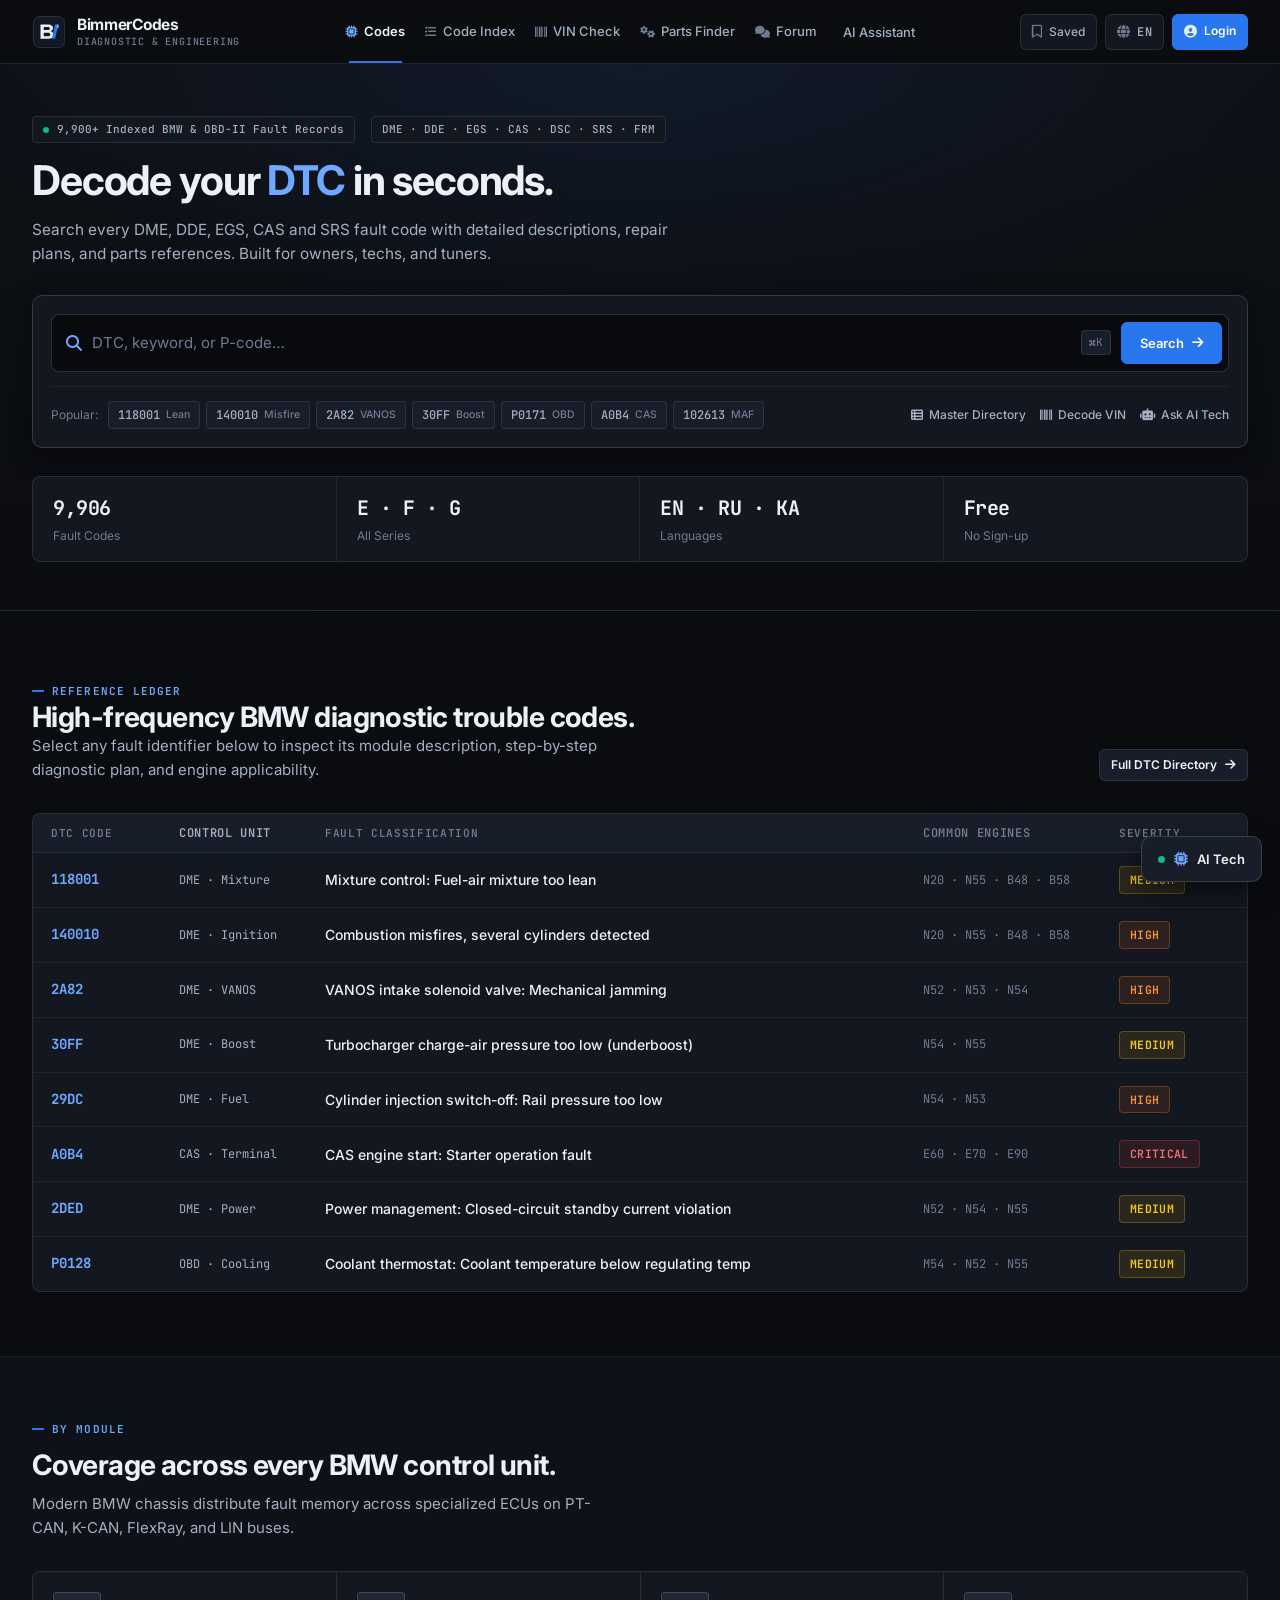
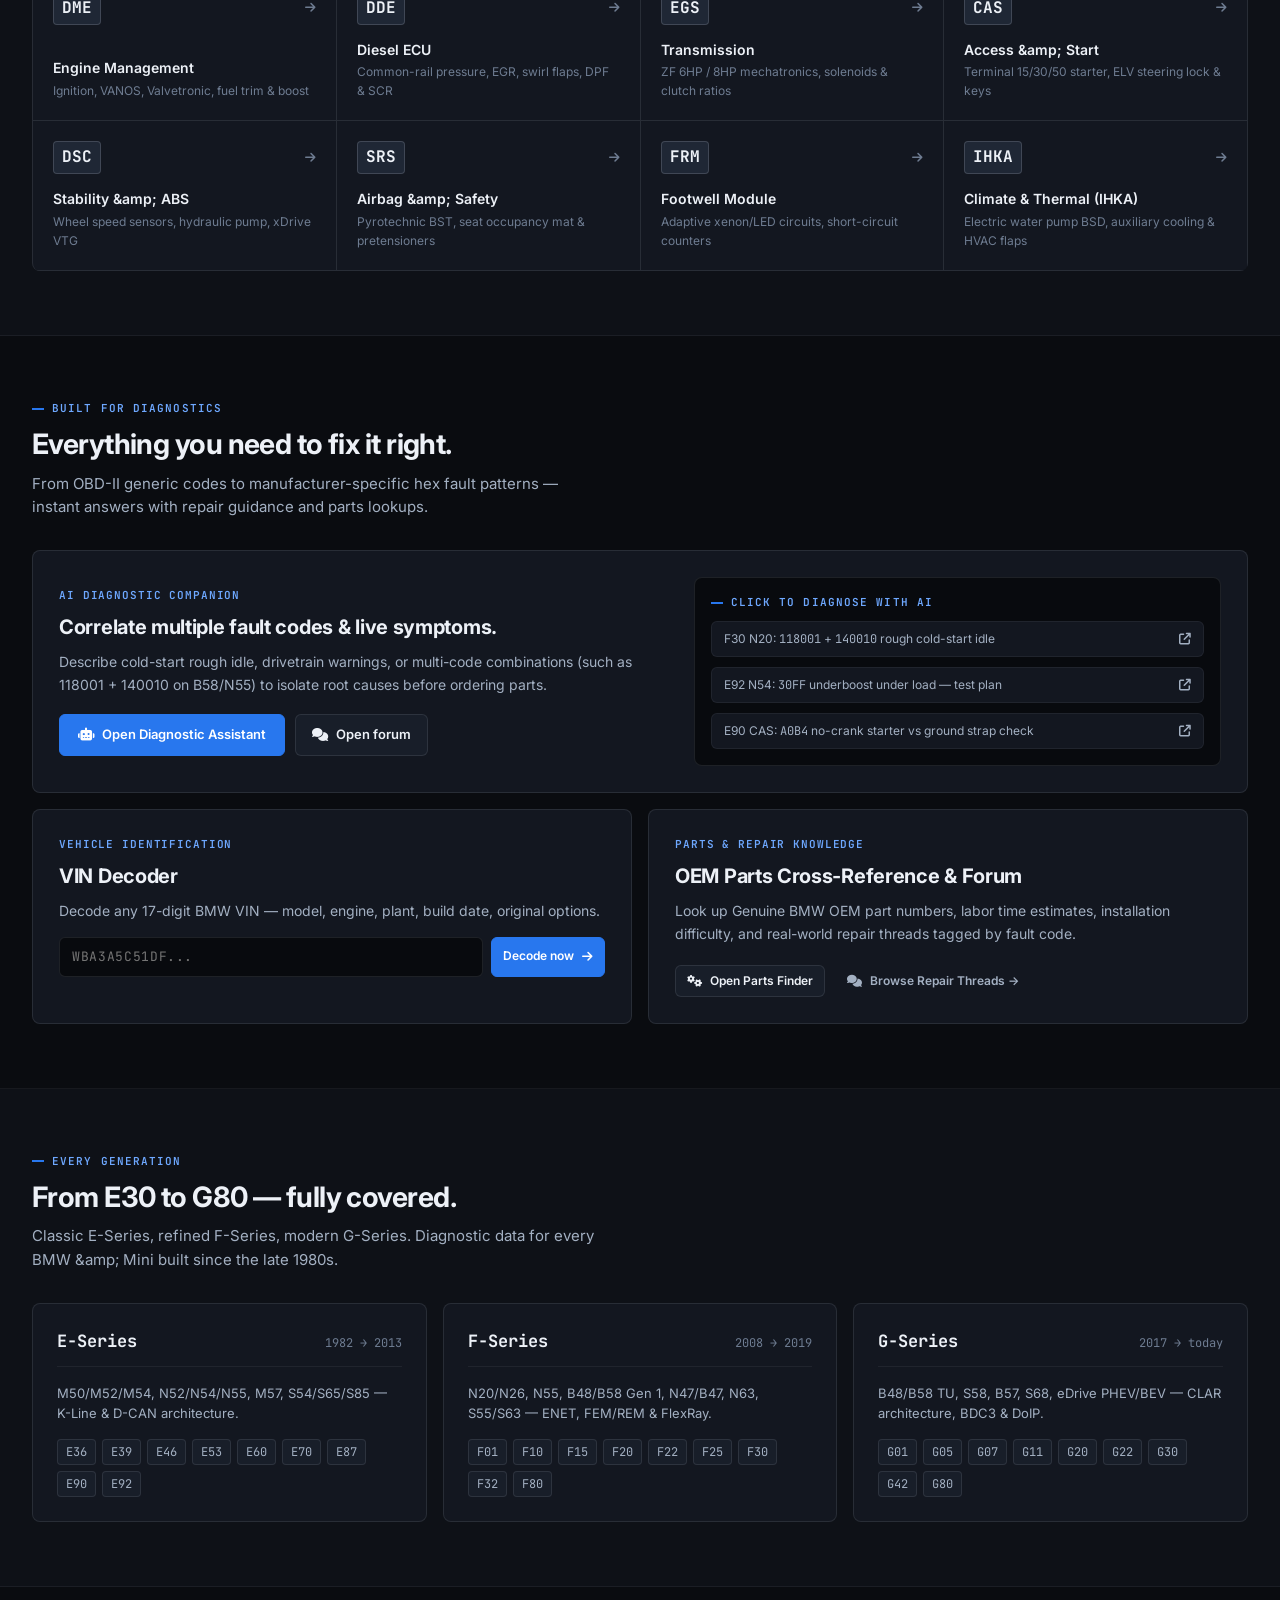
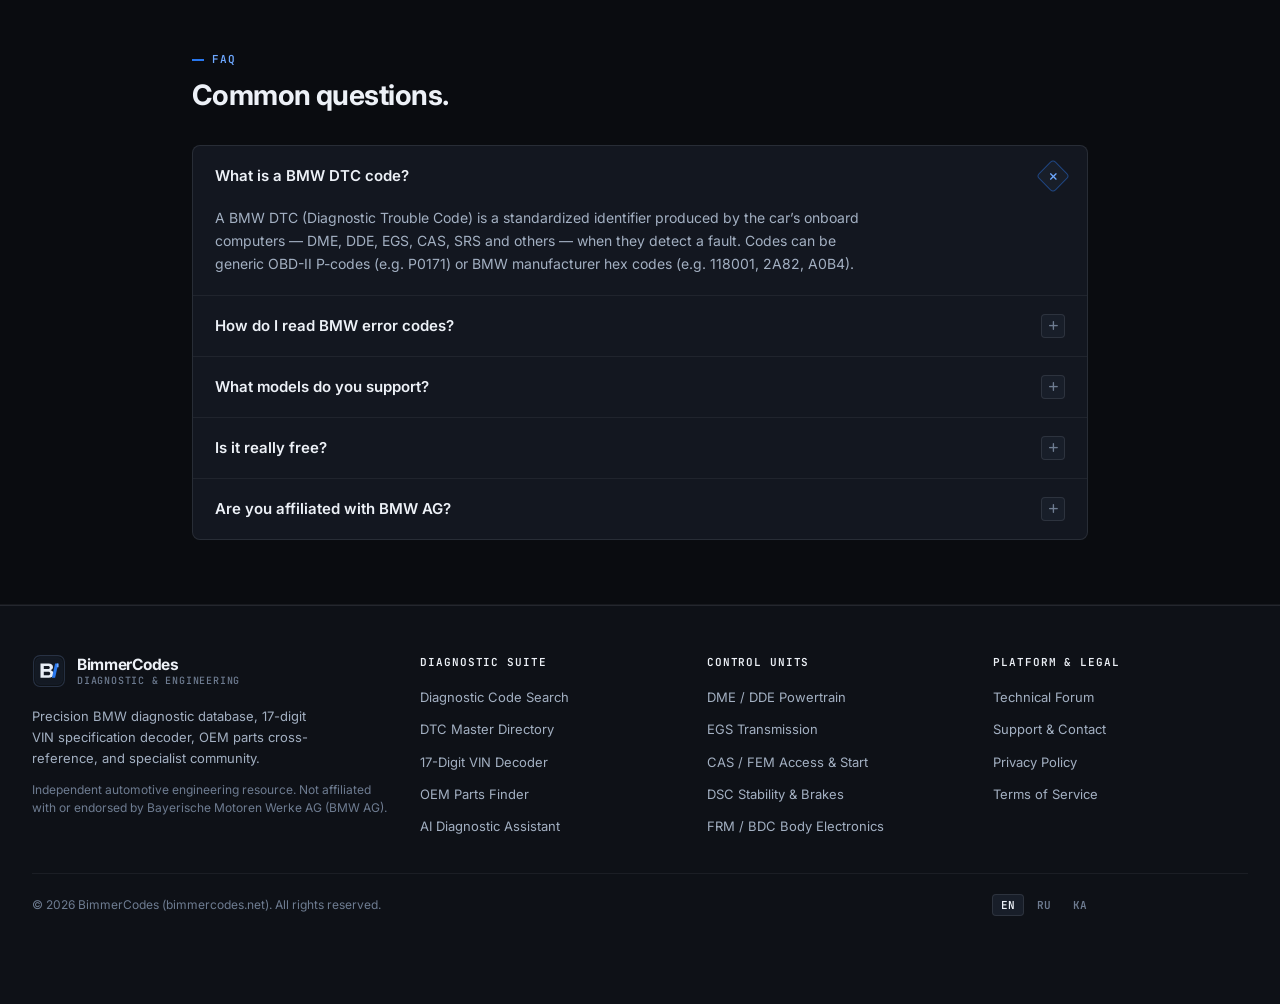
==== commit e24f2c16: "init" ====
--- a/index.html
+++ b/index.html
@@ -192,9 +192,9 @@
     />
 
     <!-- Unified Design System Stylesheets -->
-    <link rel="stylesheet" href="/css/tokens.css?v=4.0" />
-    <link rel="stylesheet" href="/css/style.css?v=4.0" />
-    <link rel="stylesheet" href="/css/parts-finder.css?v=4.0" />
+    <link rel="stylesheet" href="/css/tokens.css?v=4.3" />
+    <link rel="stylesheet" href="/css/style.css?v=4.3" />
+    <link rel="stylesheet" href="/css/parts-finder.css?v=4.3" />
     <link
       rel="stylesheet"
       href="https://cdnjs.cloudflare.com/ajax/libs/font-awesome/6.4.0/css/all.min.css"
@@ -257,6 +257,7 @@
 
         <div class="bc-header-tools controls">
           <button
+            id="favorites-btn"
             type="button"
             class="bc-tool-btn bc-tool-btn--hide-mobile"
             onclick="toggleFavoritesModal()"
@@ -1117,11 +1118,11 @@
     <!-- ============================== SCRIPTS ============================== -->
     <script src="/js/translations.js?v=6" data-cfasync="false"></script>
     <script src="/js/parts-finder.js?v=6" data-cfasync="false"></script>
-    <script src="/js/script.js?v=4.0" data-cfasync="false"></script>
+    <script src="/js/script.js?v=4.3" data-cfasync="false"></script>
     <script src="/js/index-premium.js?v=6" defer data-cfasync="false"></script>
-    <script src="/js/footer.js?v=4.0" data-cfasync="false"></script>
-    <script src="/js/live.js?v=4.0" data-cfasync="false"></script>
-    <script src="/js/modal-escape.js?v=4.0" data-cfasync="false"></script>
+    <script src="/js/footer.js?v=4.3" data-cfasync="false"></script>
+    <script src="/js/live.js?v=4.3" data-cfasync="false"></script>
+    <script src="/js/modal-escape.js?v=4.3" data-cfasync="false"></script>
     <script src="/js/ai-chat-loader.js?v=6" defer data-cfasync="false"></script>
 
     <!-- Google AdSense -->
--- a/css/style.css
+++ b/css/style.css
@@ -339,16 +339,17 @@
   align-items: center;
   gap: 2px;
   height: 100%;
+  min-width: 0;
 }
 
 .bc-nav__link {
   position: relative;
   display: inline-flex;
   align-items: center;
-  gap: 7px;
+  gap: 6px;
   height: 100%;
-  padding: 0 13px;
-  font-size: var(--font-size-sm);
+  padding: 0 9px;
+  font-size: 13px;
   font-weight: var(--font-weight-medium);
   color: var(--text-secondary);
   background: transparent;
@@ -357,6 +358,15 @@
   white-space: nowrap;
   transition: color var(--transition-fast);
   text-decoration: none;
+}
+
+input[type="search"]::-webkit-search-cancel-button,
+input[type="search"]::-webkit-search-decoration,
+input[type="search"]::-webkit-search-results-button,
+input[type="search"]::-webkit-search-results-decoration {
+  -webkit-appearance: none;
+  appearance: none;
+  display: none;
 }
 
 .bc-nav__link i {
@@ -2183,7 +2193,7 @@
 .bc-footer {
   max-width: var(--container-max);
   margin: 0 auto;
-  padding: 48px var(--container-padding) 28px;
+  padding: 48px var(--container-padding) 88px;
 }
 
 .bc-footer__grid {
@@ -2250,8 +2260,15 @@
   justify-content: space-between;
   gap: 12px;
   padding-top: 20px;
+  padding-right: 152px;
   font-size: var(--font-size-xs);
   color: var(--text-tertiary);
+}
+
+@media (max-width: 640px) {
+  .bc-footer__bottom {
+    padding-right: 0;
+  }
 }
 
 .bc-footer__langs {
@@ -3008,7 +3025,7 @@
 /* --------------------------------------------------------------------------
    13. Dedicated Responsive Breakpoints
    -------------------------------------------------------------------------- */
-@media (max-width: 1080px) {
+@media (max-width: 1200px) {
   .bc-nav {
     display: none;
   }
@@ -3016,6 +3033,9 @@
   .mobile-menu-btn {
     display: inline-flex;
   }
+}
+
+@media (max-width: 1080px) {
   .bc-ecu-matrix {
     grid-template-columns: repeat(2, 1fr);
   }
@@ -3062,6 +3082,18 @@
   }
   .bc-metrics-strip {
     grid-template-columns: repeat(2, 1fr);
+  }
+  .bc-metric-cell__val {
+    white-space: nowrap;
+    font-size: clamp(0.95rem, 3.8vw, 1.25rem);
+  }
+  .auth-btn--logged {
+    max-width: 112px;
+  }
+  .auth-btn--logged span {
+    overflow: hidden;
+    text-overflow: ellipsis;
+    white-space: nowrap;
   }
   .bc-metric-cell:nth-child(2) {
     border-right: none;
@@ -3098,6 +3130,26 @@
 }
 
 @media (max-width: 520px) {
+  .bc-metric-cell__val {
+    white-space: nowrap;
+    font-size: clamp(0.92rem, 3.8vw, 1.2rem);
+  }
+  .auth-btn--logged {
+    padding: 0 9px;
+    min-width: 36px;
+    max-width: none;
+  }
+  .auth-btn--logged span {
+    display: none;
+  }
+  .bc-header__inner {
+    gap: 8px;
+    padding: 0 12px;
+  }
+  .bc-header-tools,
+  header .controls {
+    gap: 6px;
+  }
   .bc-brand__sub,
   .index-header-title span {
     display: none;
